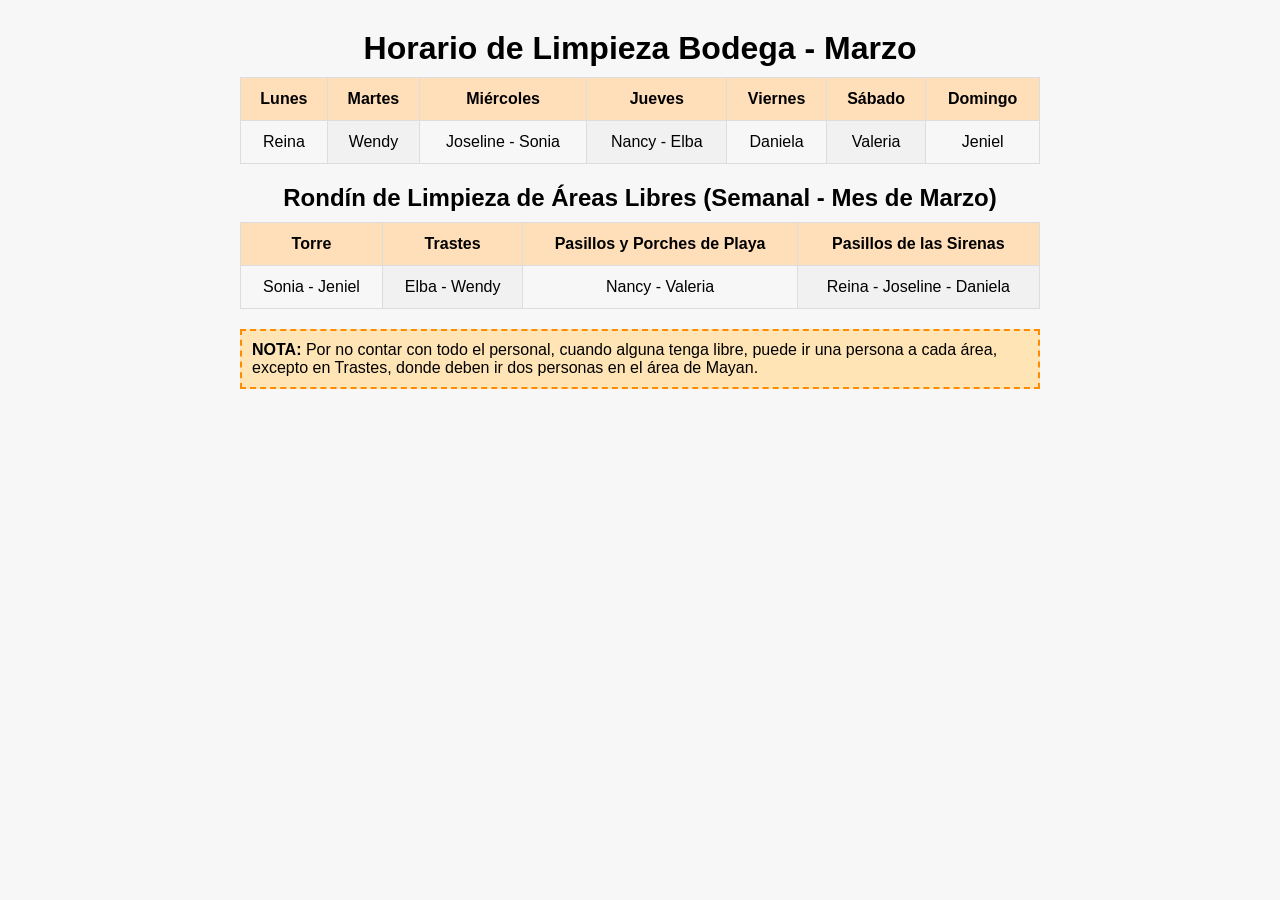
==== index.html @ ffbcebc6 "Rename B.html to index.html" ====
<!DOCTYPE html>
<html lang="es">
<head>
    <meta charset="UTF-8">
    <meta name="viewport" content="width=device-width, initial-scale=1.0">
    <title>Horario de Limpieza Bodega - Marzo</title>
    <style>
        body {
            font-family: Arial, sans-serif;
            background-color: #f7f7f7;
            margin: 0;
            padding: 20px;
        }
        h1, h2, h3 {
            text-align: center;
            margin: 10px 0;
        }
        .container {
            max-width: 800px;
            margin: 0 auto;
        }
        table {
            width: 100%;
            border-collapse: collapse;
            margin-bottom: 20px;
        }
        th, td {
            padding: 12px;
            text-align: center;
            border: 1px solid #ddd;
        }
        th {
            background-color: #ffdfba;
        }
        td:nth-child(even) {
            background-color: #f1f1f1;
        }
        .note {
            background-color: #ffe4b5;
            padding: 10px;
            margin: 20px auto;
            border: 2px dashed #ff8c00;
        }
    </style>
</head>
<body>
    <div class="container">
        <h1>Horario de Limpieza Bodega - Marzo</h1>
        <table>
            <tr>
                <th>Lunes</th>
                <th>Martes</th>
                <th>Miércoles</th>
                <th>Jueves</th>
                <th>Viernes</th>
                <th>Sábado</th>
                <th>Domingo</th>
            </tr>
            <tr>
                <td>Reina</td>
                <td>Wendy</td>
                <td>Joseline - Sonia</td>
                <td>Nancy - Elba</td>
                <td>Daniela</td>
                <td>Valeria</td>
                <td>Jeniel</td>
            </tr>
        </table>
        <h2>Rondín de Limpieza de Áreas Libres (Semanal - Mes de Marzo)</h2>
        <table>
            <tr>
                <th>Torre</th>
                <th>Trastes</th>
                <th>Pasillos y Porches de Playa</th>
                <th>Pasillos de las Sirenas</th>
            </tr>
            <tr>
                <td>Sonia - Jeniel</td>
                <td>Elba - Wendy</td>
                <td>Nancy - Valeria</td>
                <td>Reina - Joseline - Daniela</td>
            </tr>
        </table>
        <div class="note">
            <strong>NOTA:</strong> Por no contar con todo el personal, cuando alguna tenga libre, puede ir una persona a cada área, excepto en Trastes, donde deben ir dos personas en el área de Mayan.
        </div>
    </div>
</body>
</html>
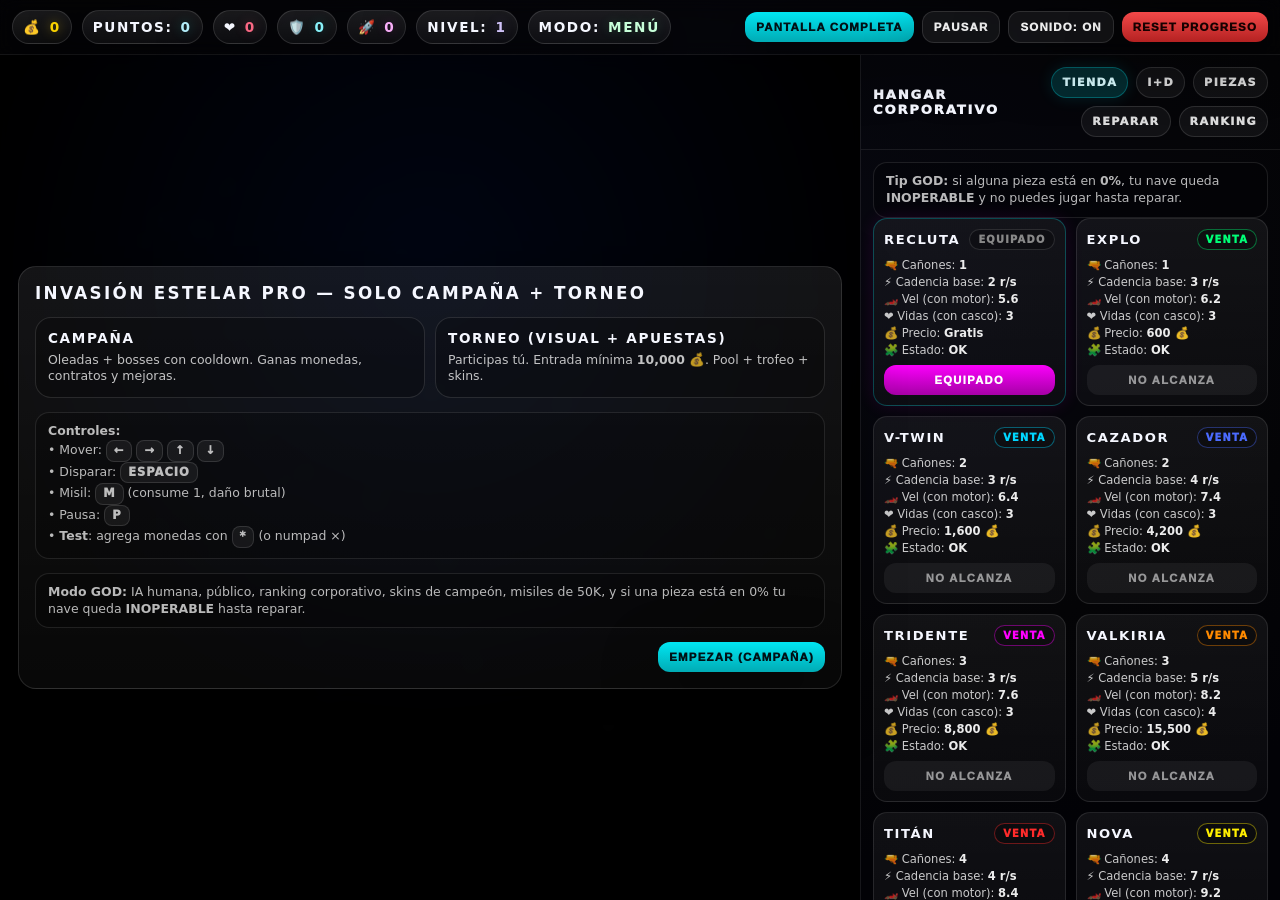
==== commit d9f6c113: "Add files via upload" ====
--- a/index.html
+++ b/index.html
@@ -1,89 +1,233 @@
 <!DOCTYPE html>
 <html lang="es">
 <head>
-    <meta charset="UTF-8">
-    <meta name="viewport" content="width=device-width, initial-scale=1.0">
-    <title>Horario de Limpieza Bodega - Marzo</title>
-    <style>
-        body {
-            font-family: Arial, sans-serif;
-            background-color: #f7f7f7;
-            margin: 0;
-            padding: 20px;
-        }
-        h1, h2, h3 {
-            text-align: center;
-            margin: 10px 0;
-        }
-        .container {
-            max-width: 800px;
-            margin: 0 auto;
-        }
-        table {
-            width: 100%;
-            border-collapse: collapse;
-            margin-bottom: 20px;
-        }
-        th, td {
-            padding: 12px;
-            text-align: center;
-            border: 1px solid #ddd;
-        }
-        th {
-            background-color: #ffdfba;
-        }
-        td:nth-child(even) {
-            background-color: #f1f1f1;
-        }
-        .note {
-            background-color: #ffe4b5;
-            padding: 10px;
-            margin: 20px auto;
-            border: 2px dashed #ff8c00;
-        }
-    </style>
+  <meta charset="UTF-8" />
+  <meta name="viewport" content="width=device-width,initial-scale=1.0" />
+  <title>Invasión Estelar PRO — Campaña + Torneo</title>
+  <link rel="stylesheet" href="./styles_updated.css" />
 </head>
+
 <body>
-    <div class="container">
-        <h1>Horario de Limpieza Bodega - Marzo</h1>
-        <table>
-            <tr>
-                <th>Lunes</th>
-                <th>Martes</th>
-                <th>Miércoles</th>
-                <th>Jueves</th>
-                <th>Viernes</th>
-                <th>Sábado</th>
-                <th>Domingo</th>
-            </tr>
-            <tr>
-                <td>Reina</td>
-                <td>Wendy</td>
-                <td>Joseline - Sonia</td>
-                <td>Nancy - Elba</td>
-                <td>Daniela</td>
-                <td>Valeria</td>
-                <td>Jeniel</td>
-            </tr>
-        </table>
-        <h2>Rondín de Limpieza de Áreas Libres (Semanal - Mes de Marzo)</h2>
-        <table>
-            <tr>
-                <th>Torre</th>
-                <th>Trastes</th>
-                <th>Pasillos y Porches de Playa</th>
-                <th>Pasillos de las Sirenas</th>
-            </tr>
-            <tr>
-                <td>Sonia - Jeniel</td>
-                <td>Elba - Wendy</td>
-                <td>Nancy - Valeria</td>
-                <td>Reina - Joseline - Daniela</td>
-            </tr>
-        </table>
-        <div class="note">
-            <strong>NOTA:</strong> Por no contar con todo el personal, cuando alguna tenga libre, puede ir una persona a cada área, excepto en Trastes, donde deben ir dos personas en el área de Mayan.
-        </div>
+  <div class="hud">
+    <div class="stats">
+      <div class="pill">💰 <b id="coins">0</b></div>
+      <div class="pill">Puntos: <b id="score">0</b></div>
+      <div class="pill">❤️ <b id="lives">0</b></div>
+      <div class="pill">🛡️ <b id="shields">0</b></div>
+      <div class="pill">🚀 <b id="missiles">0</b></div>
+      <div class="pill">Nivel: <b id="level">1</b></div>
+      <div class="pill">Modo: <b id="modeTxt">MENÚ</b></div>
     </div>
+
+    <div class="controls">
+      <button class="btn primary" id="btnFullscreen">Pantalla completa</button>
+      <button class="btn" id="btnPause">Pausar</button>
+      <button class="btn" id="btnSound">Sonido: ON</button>
+      <button class="btn danger" id="btnReset">Reset progreso</button>
+    </div>
+  </div>
+
+  <div class="main">
+    <div class="stage">
+      <canvas id="game"></canvas>
+      <div class="toast" id="toast"></div>
+      <div class="touch" id="touchControls" aria-hidden="true">
+        <div class="joy" id="joyBase">
+          <div class="joy-knob" id="joyKnob"></div>
+        </div>
+        <div class="touchBtns">
+          <button class="tbtn fire" id="btnFire">Disparar</button>
+          <button class="tbtn missile" id="btnMissile">Misil</button>
+          <button class="tbtn pause" id="btnPauseTouch">Pausa</button>
+        </div>
+      </div>
+
+      <div class="overlay" id="menu">
+        <div class="card">
+          <h1>Invasión Estelar PRO — Solo Campaña + Torneo</h1>
+
+          <div class="grid">
+            <div class="mode" data-mode="campaign">
+              <h3>Campaña</h3>
+              <p>Oleadas + bosses con cooldown. Ganas monedas, contratos y mejoras.</p>
+            </div>
+            <div class="mode" data-mode="tournament">
+              <h3>Torneo (visual + apuestas)</h3>
+              <p>Participas tú. Entrada mínima <b>10,000</b> 💰. Pool + trofeo + skins.</p>
+            </div>
+          </div>
+
+          <div class="small">
+            <b>Controles:</b><br>
+            • Mover: <span class="kbd">←</span> <span class="kbd">→</span> <span class="kbd">↑</span> <span class="kbd">↓</span><br>
+            • Disparar: <span class="kbd">ESPACIO</span><br>
+            • Misil: <span class="kbd">M</span> (consume 1, daño brutal)<br>
+            • Pausa: <span class="kbd">P</span><br>
+            • <b>Test</b>: agrega monedas con <span class="kbd">*</span> (o numpad ×)
+          </div>
+
+          <div class="small">
+            <b>Modo GOD:</b> IA humana, público, ranking corporativo, skins de campeón, misiles de 50K, y si una pieza está en 0% tu nave queda <b>INOPERABLE</b> hasta reparar.
+          </div>
+
+          <div style="display:flex; gap:10px; justify-content:flex-end; flex-wrap:wrap;">
+            <button class="btn primary" id="btnStartDefault">Empezar (Campaña)</button>
+          </div>
+        </div>
+      </div>
+    </div>
+
+    <aside class="side">
+      <header>
+        <div style="font-weight:1000;letter-spacing:.14em;text-transform:uppercase;font-size:.82rem;">Hangar corporativo</div>
+        <div class="tabs">
+          <div class="tab active" id="tabShop">Tienda</div>
+          <div class="tab" id="tabUpg">I+D</div>
+          <div class="tab" id="tabParts">Piezas</div>
+          <div class="tab" id="tabRepair">Reparar</div>
+          <div class="tab" id="tabRank">Ranking</div>
+        </div>
+      </header>
+
+      <div class="content">
+        <div id="viewShop">
+          <div class="small">
+            <b>Tip GOD:</b> si alguna pieza está en <b>0%</b>, tu nave queda <b>INOPERABLE</b> y no puedes jugar hasta reparar.
+          </div>
+
+          <div class="shop-grid" id="shopShips"></div>
+
+          <div class="item">
+            <h4>🛡️ Escudos (consumible) <span class="badge" id="shieldCountBadge">0</span></h4>
+            <p>Bloquea 1 golpe. Se guarda.</p>
+            <div class="row">
+              <button class="buy2" id="buyShield1">Comprar x1 (250 💰)</button>
+              <button class="buy2" id="buyShield5">Comprar x5 (1100 💰)</button>
+            </div>
+          </div>
+
+          <div class="item">
+            <h4>🚀 Misiles Corporativos <span class="badge" id="missileCountBadge">0</span></h4>
+            <p>Daño masivo + explosión con fragmentos. Se dispara con <b>M</b>.</p>
+            <div class="row">
+              <button class="buy2" id="buyMissile1">Comprar x1 (50,000 💰)</button>
+              <button class="buy2" id="buyMissile3">Comprar x3 (145,000 💰)</button>
+            </div>
+            <div class="tiny">En torneo, un misil bien puesto = KO casi seguro 😈</div>
+          </div>
+        </div>
+
+        <div id="viewUpg" style="display:none">
+          <div class="small"><b>I+D permanente</b> (guardado): afecta a todas las naves.</div>
+
+          <div class="item">
+            <h4>⚡ Cadencia <span class="badge" id="uRate">Lv 0</span></h4>
+            <p>Disparas más rápido (reduce cooldown base).</p>
+            <div class="row"><button class="buy2" id="uRateBtn">Comprar</button></div>
+          </div>
+
+          <div class="item">
+            <h4>💥 Daño <span class="badge" id="uDmg">Lv 0</span></h4>
+            <p>Las balas pegan más (daño base).</p>
+            <div class="row"><button class="buy2" id="uDmgBtn">Comprar</button></div>
+          </div>
+
+          <div class="item">
+            <h4>🧲 Imán <span class="badge" id="uMag">Lv 0</span></h4>
+            <p>Atrae monedas cercanas.</p>
+            <div class="row"><button class="buy2" id="uMagBtn">Comprar</button></div>
+          </div>
+
+          <div class="item">
+            <h4>🛡️ Bloqueo inteligente <span class="badge" id="uBlock">Lv 0</span></h4>
+            <p>Chance de bloquear sin gastar escudo (tiene cooldown).</p>
+            <div class="row"><button class="buy2" id="uBlockBtn">Comprar</button></div>
+          </div>
+          <div class="item">
+            <h4>🔦 Tecnología Laser <span class="badge" id="uLaser">Lv 0</span></h4>
+            <p>Convierte tus disparos en “laser-bolts”: más rápidos, más daño y rastro luminoso (se nota brutal).</p>
+            <div class="row"><button class="buy2" id="uLaserBtn">Comprar</button></div>
+          </div>
+
+        </div>
+
+        <div id="viewParts" style="display:none">
+          <div class="small">
+            <b>Piezas y custom:</b> compra y equipa por categoría. Si se rompen, se nota.
+          </div>
+
+          <div class="item">
+            <h4>🎨 Color / Skin <span class="badge" id="paintBadge">—</span></h4>
+            <p>Cosmético, pero se ve brutal 😎. Si ganas torneos desbloqueas skins.</p>
+            <div class="row">
+              <input id="paintColor" type="color" />
+              <button class="buy2" id="savePaint">Guardar</button>
+            </div>
+            <div class="tiny" id="skinsTxt">Skins: —</div>
+          </div>
+
+          <div class="item">
+            <h4>⚙️ Catálogo de piezas <span class="badge" id="partsModeBadge">Motor</span></h4>
+            <div class="row">
+              <button id="partsMotor">Motor</button>
+              <button id="partsWeapon">Arma</button>
+              <button id="partsHull">Casco</button>
+              <button id="partsShield">Escudo</button>
+            </div>
+            <div class="tiny">Compra piezas y luego “Equipar”. Cada nave tiene su loadout.</div>
+          </div>
+
+          <div class="shop-grid" id="shopParts"></div>
+
+          <div class="item">
+            <h4>📃 Contratos (campaña) <span class="badge" id="contractsBadge">0/3</span></h4>
+            <p id="contractsTxt" class="tiny">—</p>
+          </div>
+        </div>
+
+        <div id="viewRepair" style="display:none">
+          <div class="small">
+            <b>Reparaciones GOD:</b> ahora son más caras. Si algo llega a 0% tu nave queda <b>INOPERABLE</b>.
+          </div>
+
+          <div class="item">
+            <h4>Estado de piezas <span class="badge" id="durBadge">—</span></h4>
+            <div class="tiny" id="durTxt">—</div>
+            <div class="hr"></div>
+            <div class="row">
+              <button class="buy2" id="repair25">Reparar 25%</button>
+              <button class="buy2" id="repair100">Reparar 100%</button>
+            </div>
+            <div class="tiny" id="repairCostTxt">Costo: —</div>
+          </div>
+
+          <div class="item">
+            <h4>⚠️ Penalizaciones (si roto)</h4>
+            <p class="tiny">
+              • Motor roto: -35% velocidad<br>
+              • Arma rota: +60% cooldown y -30% daño<br>
+              • Escudo roto: baja el bloqueo y consume escudos “peor”<br>
+              • Casco roto: recibes +1 daño al chocar y golpes pegan más duro
+            </p>
+          </div>
+        </div>
+
+        <div id="viewRank" style="display:none">
+          <div class="small"><b>Ranking corporativo (local)</b>: campeones y ganancias del torneo.</div>
+          <div class="item">
+            <h4>🏆 Top campeones <span class="badge" id="rankBadge">—</span></h4>
+            <div class="tiny" id="rankTxt">—</div>
+          </div>
+          <div class="item">
+            <h4>🎖️ Logros</h4>
+            <div class="tiny" id="achTxt">—</div>
+          </div>
+        </div>
+
+      </div>
+    </aside>
+  </div>
+
+  <script src="./game_updated.js"></script>
 </body>
-</html>
+</html>
--- a/styles_updated.css
+++ b/styles_updated.css
@@ -0,0 +1,213 @@
+:root{
+  --bg:#050508; --cyan:#00f2ff; --magenta:#ff00ff; --gold:#ffd700;
+  --panel:rgba(255,255,255,.06); --stroke:rgba(255,255,255,.12);
+  --text:#f5f7ff; --muted:#aab3d6; --shadow: 0 18px 60px rgba(0,0,0,.45);
+}
+*{box-sizing:border-box}
+body{
+  margin:0; height:100vh; overflow:hidden;
+  background: radial-gradient(1200px 700px at 50% 30%, #0a0b18 0%, var(--bg) 60%, #020208 100%);
+  color:var(--text);
+  font-family: system-ui, -apple-system, Segoe UI, Roboto, Arial, sans-serif;
+  display:flex; flex-direction:column;
+}
+.hud{
+  display:flex; flex-wrap:wrap; gap:10px; justify-content:space-between; align-items:center;
+  padding:10px 12px; background: rgba(0,0,0,.35);
+  border-bottom:1px solid rgba(255,255,255,.08); backdrop-filter: blur(8px);
+}
+.stats{ display:flex; flex-wrap:wrap; gap:10px; align-items:center; font-weight:900; letter-spacing:.12em; text-transform:uppercase; font-size:.85rem; }
+.pill{
+  display:flex; align-items:center; gap:8px; padding:8px 10px;
+  background: linear-gradient(180deg, rgba(255,255,255,.09), rgba(255,255,255,.04));
+  border:1px solid var(--stroke); border-radius:999px; box-shadow: var(--shadow);
+}
+#coins{ color:var(--gold); text-shadow: 0 0 12px rgba(255,215,0,.45); }
+#score{ color:#b8f3ff; text-shadow: 0 0 12px rgba(0,242,255,.25); }
+#lives{ color:#ff6b87; text-shadow: 0 0 12px rgba(255,100,130,.25); }
+#level{ color:#d6c8ff; text-shadow: 0 0 12px rgba(160,120,255,.25); }
+#modeTxt{ color:#c7ffd9; text-shadow: 0 0 12px rgba(80,255,160,.18); }
+#shields{ color:#8bf7ff; text-shadow: 0 0 12px rgba(0,242,255,.2); }
+#missiles{ color:#ffb3ff; text-shadow: 0 0 12px rgba(255,0,255,.18); }
+
+.controls{ display:flex; gap:8px; flex-wrap:wrap; align-items:center; }
+.btn{
+  cursor:pointer; border:none; outline:none; padding:9px 11px; border-radius:12px;
+  font-weight:1000; letter-spacing:.10em; text-transform:uppercase; font-size:.72rem;
+  box-shadow: var(--shadow); transition:.15s transform,.15s opacity,.15s filter;
+  user-select:none; color:rgba(255,255,255,.92);
+  background: rgba(255,255,255,.06); border:1px solid rgba(255,255,255,.12);
+}
+.btn:active{ transform: scale(.98); }
+.btn.primary{ background: linear-gradient(180deg, rgba(0,242,255,.95), rgba(0,180,190,.95)); color:#001015; border:none; }
+.btn.danger{ background: linear-gradient(180deg, rgba(255,77,77,.95), rgba(190,35,35,.95)); color:#160000; border:none; }
+.btn.gold{ background: linear-gradient(180deg, rgba(255,215,0,.98), rgba(220,180,0,.98)); color:#150f00; border:none; }
+
+.main{ flex:1; display:grid; grid-template-columns: 1fr 420px; min-height:0; }
+@media (max-width: 1020px){ .main{ grid-template-columns: 1fr; } .side{ display:none; } }
+
+.stage{ position:relative; min-height:0; }
+canvas{
+  display:block; width:100%; height:100%;
+  background:
+    radial-gradient(circle at 50% 25%, rgba(0, 20, 70, 0.9) 0%, rgba(0, 0, 0, 1) 62%),
+    radial-gradient(circle at 20% 85%, rgba(60, 0, 80, 0.35) 0%, rgba(0,0,0,0) 55%);
+  cursor: crosshair;
+}
+
+.overlay{ position:absolute; inset:0; display:flex; align-items:center; justify-content:center; padding:18px;
+  background: rgba(0,0,0,.72); backdrop-filter: blur(8px); }
+.card{
+  width:min(860px, 96vw); border-radius: 18px;
+  background: linear-gradient(180deg, rgba(255,255,255,.08), rgba(255,255,255,.03));
+  border:1px solid rgba(255,255,255,.12); box-shadow: var(--shadow); padding:16px; display:grid; gap:14px;
+}
+.card h1{ margin:0; letter-spacing:.14em; text-transform:uppercase; font-size:1.05rem; }
+.grid{ display:grid; grid-template-columns: repeat(2, 1fr); gap:10px; }
+.mode{
+  padding:12px; border-radius: 16px; border:1px solid rgba(255,255,255,.12);
+  background: rgba(0,0,0,.25); cursor:pointer; transition:.15s transform,.15s border-color; user-select:none;
+}
+.mode:hover{ transform: translateY(-1px); border-color: rgba(0,242,255,.28); }
+.mode h3{ margin:0 0 6px 0; font-size:.85rem; letter-spacing:.12em; text-transform:uppercase; }
+.mode p{ margin:0; color:rgba(255,255,255,.75); font-size:.78rem; line-height:1.35; }
+.small{
+  color:rgba(255,255,255,.72); font-size:.78rem; line-height:1.35;
+  border:1px solid rgba(255,255,255,.10); border-radius:14px; padding:10px 12px; background: rgba(0,0,0,.22);
+}
+.kbd{
+  display:inline-block; padding:2px 7px; border-radius:8px; border:1px solid rgba(255,255,255,.12);
+  background: rgba(255,255,255,.06); font-weight:1000; letter-spacing:.08em; font-size:.72rem;
+}
+
+.side{ border-left:1px solid rgba(255,255,255,.08); background: rgba(0,0,0,.25); min-height:0; display:flex; flex-direction:column; }
+.side header{ padding:12px; border-bottom:1px solid rgba(255,255,255,.08); display:flex; align-items:center; justify-content:space-between; gap:10px; }
+.tabs{ display:flex; gap:8px; flex-wrap:wrap; justify-content:flex-end; }
+.tab{
+  padding:8px 10px; border-radius:999px; font-weight:1000; font-size:.70rem; letter-spacing:.12em; text-transform:uppercase;
+  cursor:pointer; border:1px solid rgba(255,255,255,.12); background: rgba(255,255,255,.05); color:rgba(255,255,255,.85);
+  user-select:none;
+}
+.tab.active{ background: rgba(0,242,255,.16); border-color: rgba(0,242,255,.28); color:#d9fbff; box-shadow: 0 0 16px rgba(0,242,255,.12); }
+.side .content{ padding:12px; overflow:auto; display:grid; gap:12px; }
+
+.shop-grid{ display:grid; grid-template-columns: repeat(2, 1fr); gap:10px; }
+.card2{
+  background: linear-gradient(180deg, rgba(255,255,255,.06), rgba(255,255,255,.03));
+  border:1px solid rgba(255,255,255,.10); border-radius: 14px; padding:10px; display:grid; gap:8px;
+}
+.card2.selected{ border-color: rgba(255,0,255,.40); box-shadow: 0 0 18px rgba(255,0,255,.10); }
+.card2.owned{ border-color: rgba(0,242,255,.26); }
+.head2{ display:flex; justify-content:space-between; align-items:center; gap:8px; }
+.head2 h4{ margin:0; font-size:.82rem; letter-spacing:.12em; text-transform:uppercase; }
+.badge{
+  font-size:.62rem; font-weight:1000; letter-spacing:.12em; text-transform:uppercase;
+  padding:4px 8px; border-radius:999px; border:1px solid rgba(255,255,255,.12);
+  background: rgba(0,0,0,.22); color: rgba(255,255,255,.85); white-space:nowrap;
+}
+.meta{ display:grid; gap:3px; font-size:.72rem; color:rgba(255,255,255,.78); }
+.meta b{ color:rgba(255,255,255,.92); }
+.card2 button{
+  width:100%; cursor:pointer; border:none; border-radius:12px; padding:9px 10px;
+  font-weight:1000; letter-spacing:.12em; text-transform:uppercase; font-size:.70rem;
+}
+.buy{ background: linear-gradient(180deg, rgba(255,215,0,.98), rgba(220,180,0,.98)); color:#150f00; }
+.use{ background: linear-gradient(180deg, rgba(0,242,255,.98), rgba(0,180,190,.98)); color:#001015; }
+.eq{ background: linear-gradient(180deg, rgba(255,0,255,.98), rgba(170,0,170,.98)); color:#fff; cursor:not-allowed; }
+.disabled{ background: rgba(255,255,255,.06); border:1px solid rgba(255,255,255,.10); color: rgba(255,255,255,.55); cursor:not-allowed; }
+
+.item{ padding:10px; border-radius:14px; border:1px solid rgba(255,255,255,.10); background: rgba(0,0,0,.20); display:grid; gap:8px; }
+.item h4{ margin:0; font-size:.82rem; letter-spacing:.12em; text-transform:uppercase; display:flex; justify-content:space-between; align-items:center; gap:8px; }
+.item p{ margin:0; color:rgba(255,255,255,.74); font-size:.74rem; line-height:1.35; }
+.row{ display:flex; gap:8px; flex-wrap:wrap; }
+.row button, .row input{
+  flex:1; min-width:120px;
+  border:none; border-radius:12px; padding:10px; font-weight:1000; letter-spacing:.12em; text-transform:uppercase; font-size:.70rem;
+  cursor:pointer; background: rgba(255,255,255,.06); border:1px solid rgba(255,255,255,.12); color:rgba(255,255,255,.92);
+}
+.row button.buy2{ background: linear-gradient(180deg, rgba(255,215,0,.98), rgba(220,180,0,.98)); color:#150f00; border:none; }
+.row button:disabled{ opacity:.55; cursor:not-allowed; }
+.toast{
+  position:absolute; left:12px; bottom:12px;
+  padding:10px 12px; border-radius:14px;
+  background: rgba(0,0,0,.55); border:1px solid rgba(255,255,255,.12);
+  backdrop-filter: blur(8px);
+  font-weight:900; letter-spacing:.08em; text-transform:uppercase; font-size:.72rem;
+  max-width:min(520px, calc(100vw - 24px));
+  display:none;
+  white-space:pre-line;
+}
+.tiny{ font-size:.70rem; color:rgba(255,255,255,.72); line-height:1.3; }
+.hr{ height:1px; background:rgba(255,255,255,.10); margin:6px 0; }
+
+/* ===== Mobile layout + Touch controls ===== */
+.touch{
+  position:absolute;
+  inset:0;
+  pointer-events:none;
+  display:none;
+}
+.touch .joy{
+  position:absolute;
+  left:14px;
+  bottom:14px;
+  width:132px;
+  height:132px;
+  border-radius:999px;
+  border:1px solid rgba(255,255,255,.18);
+  background: rgba(0,0,0,.35);
+  backdrop-filter: blur(8px);
+  pointer-events:auto;
+  touch-action:none;
+}
+.touch .joy-knob{
+  position:absolute;
+  left:50%;
+  top:50%;
+  width:62px;
+  height:62px;
+  transform: translate(-50%,-50%);
+  border-radius:999px;
+  border:1px solid rgba(255,255,255,.20);
+  background: rgba(255,255,255,.10);
+  box-shadow: var(--shadow);
+}
+.touch .touchBtns{
+  position:absolute;
+  right:14px;
+  bottom:14px;
+  display:flex;
+  flex-direction:column;
+  gap:10px;
+  pointer-events:auto;
+}
+.tbtn{
+  border:none;
+  border-radius:16px;
+  padding:14px 16px;
+  font-weight:1000;
+  letter-spacing:.10em;
+  text-transform:uppercase;
+  font-size:.78rem;
+  box-shadow: var(--shadow);
+  border:1px solid rgba(255,255,255,.14);
+  background: rgba(255,255,255,.06);
+  color:rgba(255,255,255,.92);
+  touch-action:none;
+}
+.tbtn.fire{ background: linear-gradient(180deg, rgba(0,242,255,.95), rgba(0,180,190,.95)); color:#001015; border:none; }
+.tbtn.missile{ background: linear-gradient(180deg, rgba(255,0,255,.95), rgba(170,0,170,.95)); color:#fff; border:none; }
+.tbtn.pause{ background: rgba(255,255,255,.08); }
+
+@media (max-width: 980px){
+  body{ height:100dvh; }
+  .main{ display:flex; flex-direction:column; min-height:0; }
+  .stage{ flex: 1 1 auto; min-height: 52dvh; }
+  .side{ border-left:none; border-top:1px solid rgba(255,255,255,.08); width:100%; max-height: 44dvh; }
+  .grid{ grid-template-columns: 1fr; }
+  .shop-grid{ grid-template-columns: 1fr; }
+}
+
+@media (pointer: coarse){
+  .touch{ display:block; }
+}
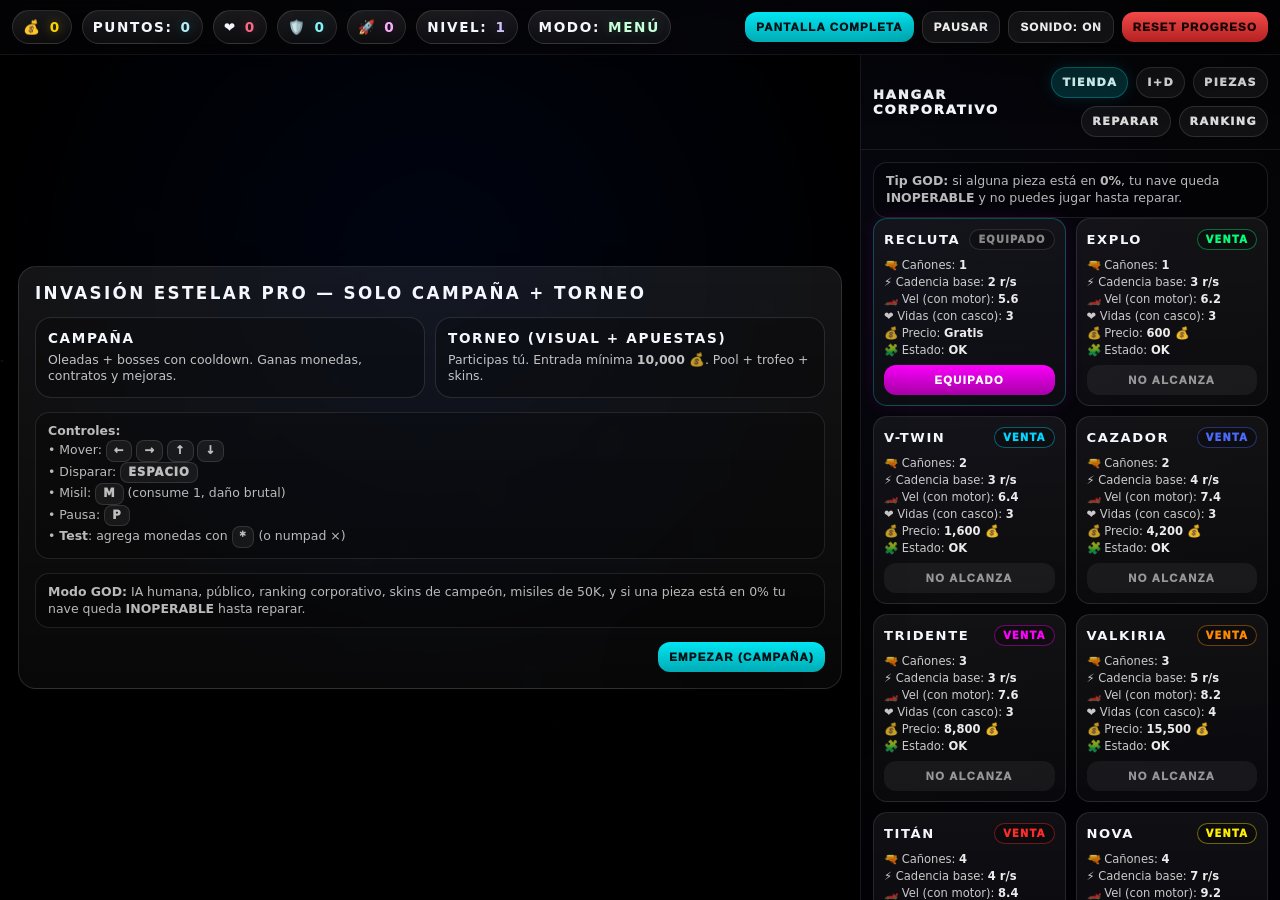
==== commit a80ac812: "Add shop button to controls in index.html" ====
--- a/index.html
+++ b/index.html
@@ -21,6 +21,7 @@
 
     <div class="controls">
       <button class="btn primary" id="btnFullscreen">Pantalla completa</button>
+      <button class="btn gold" id="btnShopMobile">Tienda</button>
       <button class="btn" id="btnPause">Pausar</button>
       <button class="btn" id="btnSound">Sonido: ON</button>
       <button class="btn danger" id="btnReset">Reset progreso</button>
@@ -230,4 +231,4 @@
 
   <script src="./game_updated.js"></script>
 </body>
-</html>+</html>
--- a/styles_updated.css
+++ b/styles_updated.css
@@ -211,3 +211,97 @@
 @media (pointer: coarse){
   .touch{ display:block; }
 }
+/* =========================
+   FULLSCREEN + MOBILE PRO
+   ========================= */
+
+/* Mejor viewport en móviles modernos */
+html, body{
+  height: 100%;
+}
+
+/* En móvil: el juego ocupa TODA la pantalla y HUD flota encima */
+@media (max-width: 1020px){
+
+  body{
+    height: 100dvh;
+    overflow: hidden;
+  }
+
+  /* HUD flotante arriba */
+  .hud{
+    position: fixed;
+    top: 0;
+    left: 0;
+    right: 0;
+    z-index: 50;
+
+    padding-top: calc(10px + env(safe-area-inset-top));
+  }
+
+  /* El juego ocupa toda la pantalla */
+  .main{
+    position: fixed;
+    inset: 0;
+    z-index: 1;
+    grid-template-columns: 1fr !important;
+  }
+
+  .stage{
+    height: 100dvh;
+  }
+
+  canvas{
+    width: 100vw !important;
+    height: 100dvh !important;
+    touch-action: none;
+  }
+
+  /* === TIENDA COMO APARTADO (pantalla completa) === */
+  .side{
+    display: flex !important;
+    position: fixed;
+    inset: 0;
+    z-index: 200;
+
+    border-left: none;
+    background: rgba(0,0,0,.92);
+    backdrop-filter: blur(10px);
+
+    transform: translateY(110%);
+    transition: transform .18s ease;
+  }
+
+  .side.open{
+    transform: translateY(0%);
+  }
+
+  .side header{
+    position: sticky;
+    top: 0;
+    z-index: 2;
+    background: rgba(0,0,0,.65);
+    padding-top: calc(12px + env(safe-area-inset-top));
+  }
+
+  .side .content{
+    padding-bottom: calc(18px + env(safe-area-inset-bottom));
+  }
+
+  /* Botón cerrar tienda (solo móvil) */
+  .closeShopBtn{
+    display: inline-flex !important;
+    align-items: center;
+    justify-content: center;
+    gap: 6px;
+  }
+
+  /* Botón “Tienda” en HUD (solo móvil) */
+  #btnShopMobile{
+    display: inline-flex !important;
+  }
+}
+
+/* En desktop: todo normal, ocultar botón móvil */
+#btnShopMobile{ display:none; }
+.closeShopBtn{ display:none; }
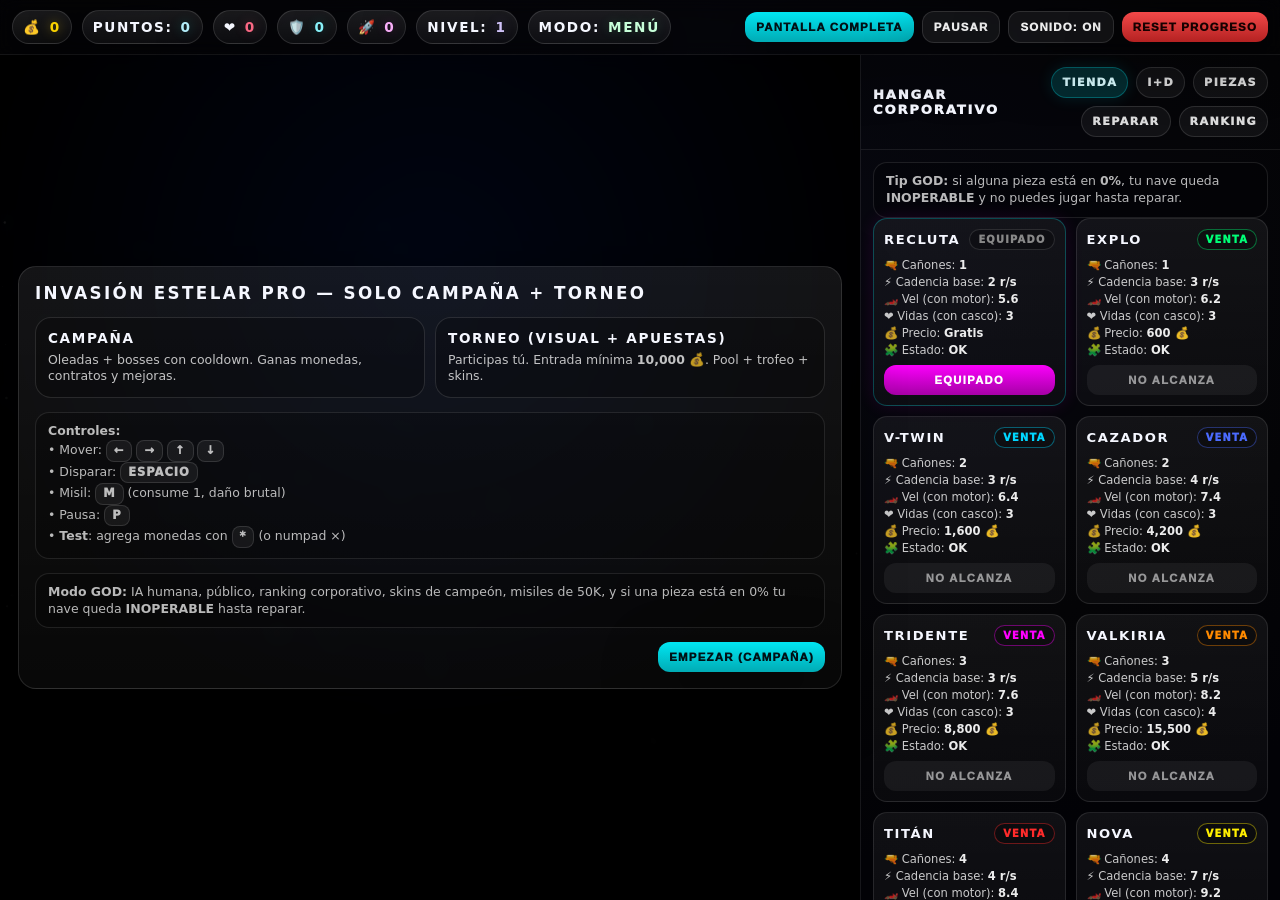
==== commit 1c8f9ef2: "Add close button to corporate hangar aside" ====
--- a/index.html
+++ b/index.html
@@ -81,6 +81,7 @@
     <aside class="side">
       <header>
         <div style="font-weight:1000;letter-spacing:.14em;text-transform:uppercase;font-size:.82rem;">Hangar corporativo</div>
+        <button class="btn closeShopBtn" id="btnCloseShop">✕ Cerrar</button>
         <div class="tabs">
           <div class="tab active" id="tabShop">Tienda</div>
           <div class="tab" id="tabUpg">I+D</div>
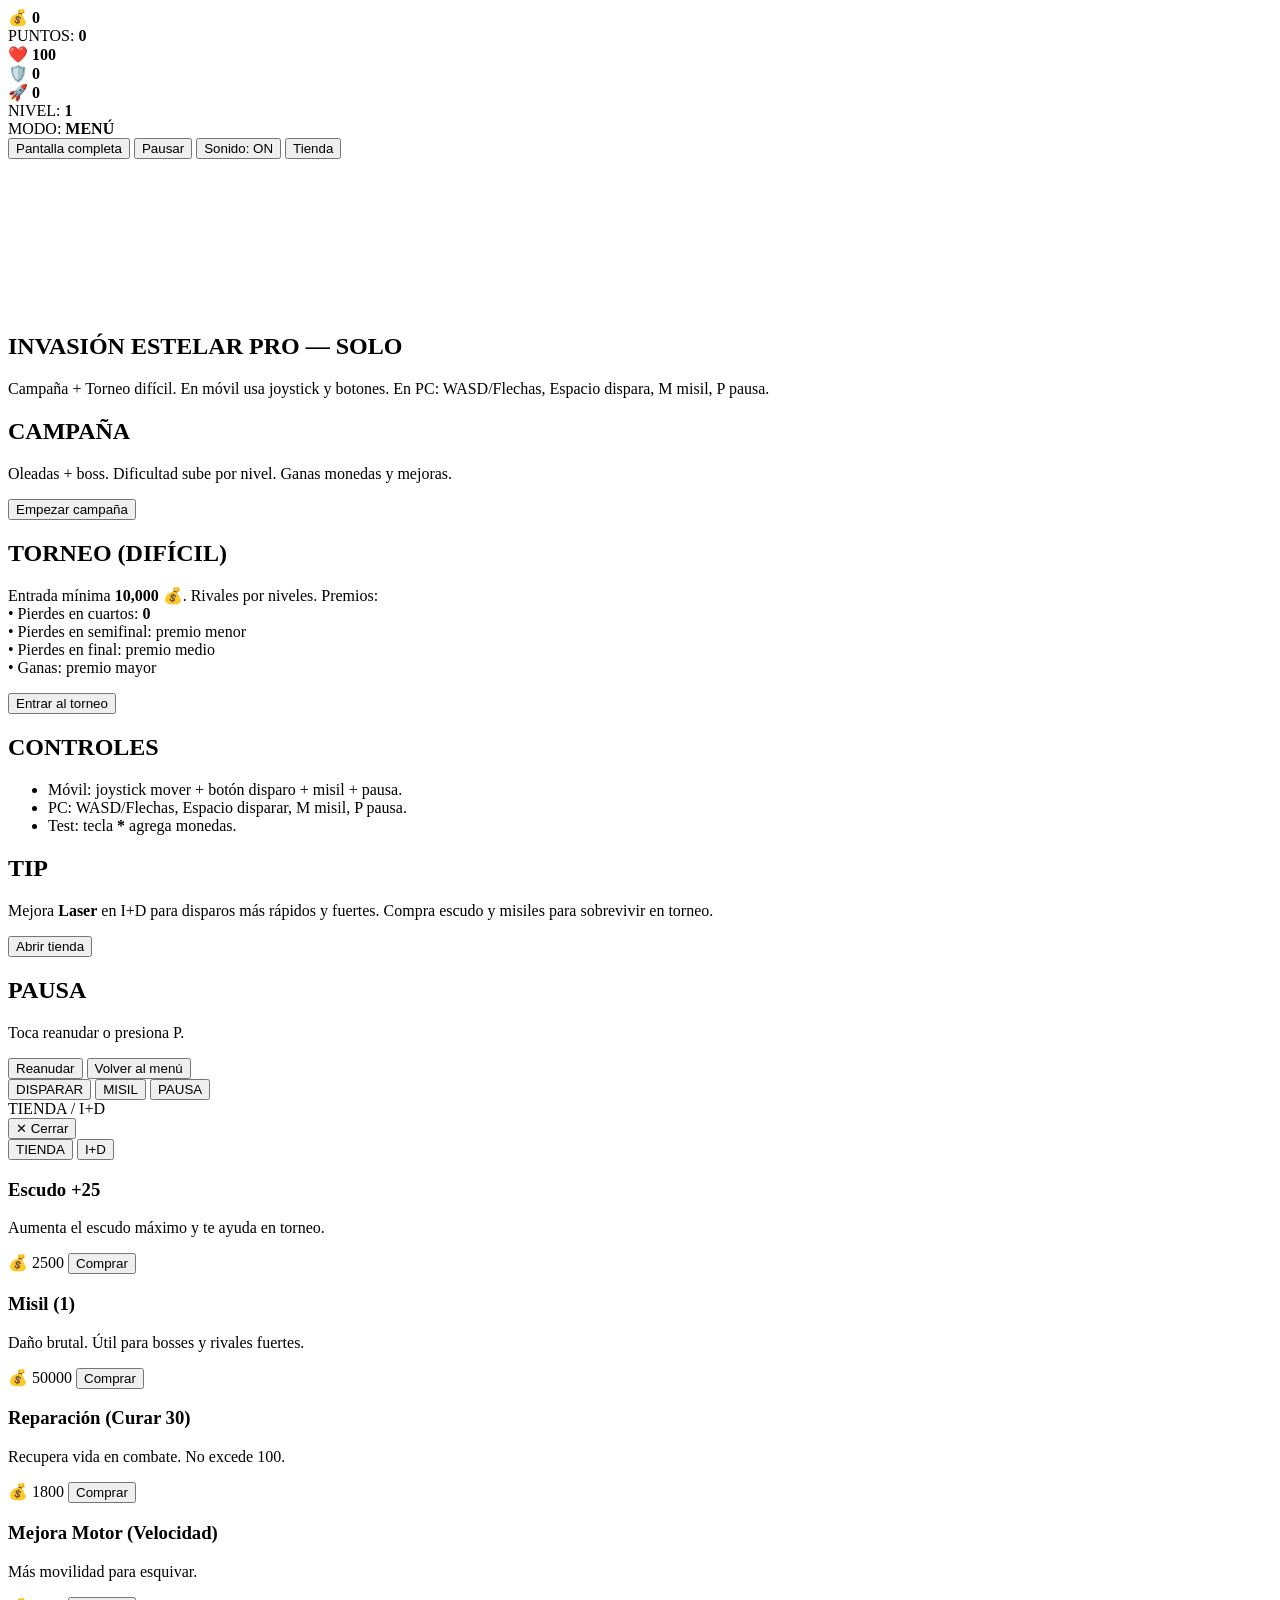
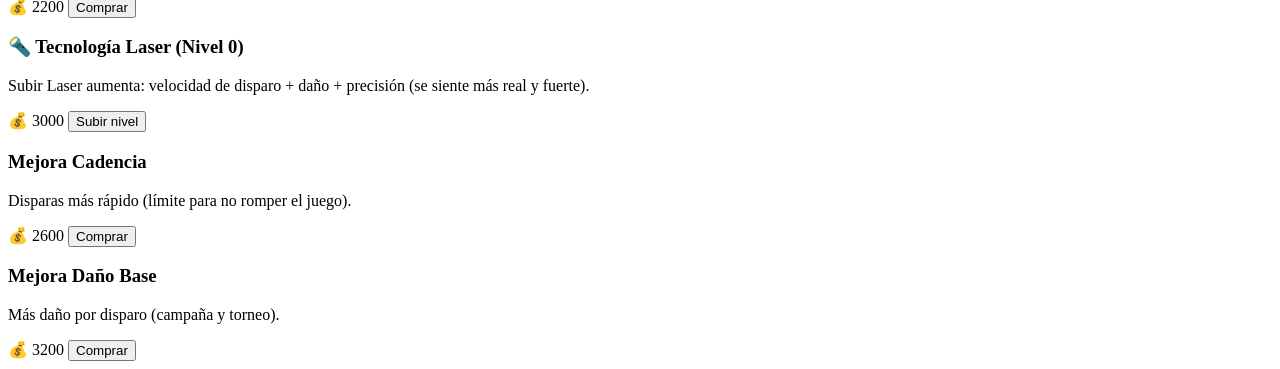
==== commit dfe8b954: "Update index.html" ====
--- a/index.html
+++ b/index.html
@@ -2,234 +2,206 @@
 <html lang="es">
 <head>
   <meta charset="UTF-8" />
-  <meta name="viewport" content="width=device-width,initial-scale=1.0" />
-  <title>Invasión Estelar PRO — Campaña + Torneo</title>
-  <link rel="stylesheet" href="./styles_updated.css" />
+  <!-- iPhone/Safari fix + notch -->
+  <meta name="viewport" content="width=device-width, initial-scale=1, viewport-fit=cover, user-scalable=no" />
+  <meta name="theme-color" content="#050508" />
+  <title>Invasión Estelar PRO — Mobile Fullscreen</title>
+  <link rel="stylesheet" href="styles.css" />
 </head>
-
 <body>
-  <div class="hud">
-    <div class="stats">
-      <div class="pill">💰 <b id="coins">0</b></div>
-      <div class="pill">Puntos: <b id="score">0</b></div>
-      <div class="pill">❤️ <b id="lives">0</b></div>
-      <div class="pill">🛡️ <b id="shields">0</b></div>
-      <div class="pill">🚀 <b id="missiles">0</b></div>
-      <div class="pill">Nivel: <b id="level">1</b></div>
-      <div class="pill">Modo: <b id="modeTxt">MENÚ</b></div>
+  <!-- HUD flotante -->
+  <header class="hud" id="hud">
+    <div class="hudRow">
+      <div class="pill"><span class="muted">💰</span> <b id="uiCoins">0</b></div>
+      <div class="pill"><span class="muted">PUNTOS:</span> <b id="uiScore">0</b></div>
+      <div class="pill"><span class="muted">❤️</span> <b id="uiHP">100</b></div>
+      <div class="pill"><span class="muted">🛡️</span> <b id="uiShield">0</b></div>
+      <div class="pill"><span class="muted">🚀</span> <b id="uiMissiles">0</b></div>
     </div>
 
-    <div class="controls">
-      <button class="btn primary" id="btnFullscreen">Pantalla completa</button>
-      <button class="btn gold" id="btnShopMobile">Tienda</button>
-      <button class="btn" id="btnPause">Pausar</button>
-      <button class="btn" id="btnSound">Sonido: ON</button>
-      <button class="btn danger" id="btnReset">Reset progreso</button>
+    <div class="hudRow">
+      <div class="pill"><span class="muted">NIVEL:</span> <b id="uiLevel">1</b></div>
+      <div class="pill"><span class="muted">MODO:</span> <b id="uiMode">MENÚ</b></div>
+
+      <div class="hudBtns">
+        <button class="btn primary" id="btnFullscreen">Pantalla completa</button>
+        <button class="btn" id="btnPause">Pausar</button>
+        <button class="btn" id="btnSound">Sonido: ON</button>
+        <button class="btn gold" id="btnShopMobile">Tienda</button>
+      </div>
     </div>
-  </div>
-
-  <div class="main">
-    <div class="stage">
+  </header>
+
+  <!-- Juego -->
+  <main class="main">
+    <section class="stage" id="stage">
       <canvas id="game"></canvas>
-      <div class="toast" id="toast"></div>
-      <div class="touch" id="touchControls" aria-hidden="true">
-        <div class="joy" id="joyBase">
-          <div class="joy-knob" id="joyKnob"></div>
-        </div>
+
+      <!-- Overlay Menú -->
+      <div class="overlay" id="menu">
+        <div class="panel">
+          <h1>INVASIÓN ESTELAR PRO — SOLO</h1>
+          <p class="muted small">
+            Campaña + Torneo difícil. En móvil usa joystick y botones. En PC: WASD/Flechas, Espacio dispara, M misil, P pausa.
+          </p>
+
+          <div class="menuGrid">
+            <div class="card">
+              <h2>CAMPAÑA</h2>
+              <p class="muted">Oleadas + boss. Dificultad sube por nivel. Ganas monedas y mejoras.</p>
+              <button class="btn big primary" id="btnStartCampaign">Empezar campaña</button>
+            </div>
+
+            <div class="card">
+              <h2>TORNEO (DIFÍCIL)</h2>
+              <p class="muted">
+                Entrada mínima <b>10,000</b> 💰. Rivales por niveles. Premios:
+                <br>• Pierdes en cuartos: <b>0</b>
+                <br>• Pierdes en semifinal: premio menor
+                <br>• Pierdes en final: premio medio
+                <br>• Ganas: premio mayor
+              </p>
+              <button class="btn big danger" id="btnStartTournament">Entrar al torneo</button>
+            </div>
+
+            <div class="card">
+              <h2>CONTROLES</h2>
+              <ul class="muted small">
+                <li>Móvil: joystick mover + botón disparo + misil + pausa.</li>
+                <li>PC: WASD/Flechas, Espacio disparar, M misil, P pausa.</li>
+                <li>Test: tecla <b>*</b> agrega monedas.</li>
+              </ul>
+            </div>
+
+            <div class="card">
+              <h2>TIP</h2>
+              <p class="muted small">
+                Mejora <b>Laser</b> en I+D para disparos más rápidos y fuertes.
+                Compra escudo y misiles para sobrevivir en torneo.
+              </p>
+              <button class="btn big" id="btnOpenShopFromMenu">Abrir tienda</button>
+            </div>
+          </div>
+        </div>
+      </div>
+
+      <!-- Overlay Pausa -->
+      <div class="overlay hidden" id="pauseOverlay">
+        <div class="panel">
+          <h1>PAUSA</h1>
+          <p class="muted">Toca reanudar o presiona P.</p>
+          <div class="row">
+            <button class="btn big primary" id="btnResume">Reanudar</button>
+            <button class="btn big" id="btnBackMenu">Volver al menú</button>
+          </div>
+        </div>
+      </div>
+
+      <!-- Controles móvil -->
+      <div class="touchUI" id="touchUI">
+        <div class="joyWrap" id="joyWrap">
+          <div class="joyBase" id="joyBase">
+            <div class="joyStick" id="joyStick"></div>
+          </div>
+        </div>
+
         <div class="touchBtns">
-          <button class="tbtn fire" id="btnFire">Disparar</button>
-          <button class="tbtn missile" id="btnMissile">Misil</button>
-          <button class="tbtn pause" id="btnPauseTouch">Pausa</button>
-        </div>
-      </div>
-
-      <div class="overlay" id="menu">
-        <div class="card">
-          <h1>Invasión Estelar PRO — Solo Campaña + Torneo</h1>
-
-          <div class="grid">
-            <div class="mode" data-mode="campaign">
-              <h3>Campaña</h3>
-              <p>Oleadas + bosses con cooldown. Ganas monedas, contratos y mejoras.</p>
-            </div>
-            <div class="mode" data-mode="tournament">
-              <h3>Torneo (visual + apuestas)</h3>
-              <p>Participas tú. Entrada mínima <b>10,000</b> 💰. Pool + trofeo + skins.</p>
-            </div>
-          </div>
-
-          <div class="small">
-            <b>Controles:</b><br>
-            • Mover: <span class="kbd">←</span> <span class="kbd">→</span> <span class="kbd">↑</span> <span class="kbd">↓</span><br>
-            • Disparar: <span class="kbd">ESPACIO</span><br>
-            • Misil: <span class="kbd">M</span> (consume 1, daño brutal)<br>
-            • Pausa: <span class="kbd">P</span><br>
-            • <b>Test</b>: agrega monedas con <span class="kbd">*</span> (o numpad ×)
-          </div>
-
-          <div class="small">
-            <b>Modo GOD:</b> IA humana, público, ranking corporativo, skins de campeón, misiles de 50K, y si una pieza está en 0% tu nave queda <b>INOPERABLE</b> hasta reparar.
-          </div>
-
-          <div style="display:flex; gap:10px; justify-content:flex-end; flex-wrap:wrap;">
-            <button class="btn primary" id="btnStartDefault">Empezar (Campaña)</button>
-          </div>
-        </div>
-      </div>
-    </div>
-
-    <aside class="side">
-      <header>
-        <div style="font-weight:1000;letter-spacing:.14em;text-transform:uppercase;font-size:.82rem;">Hangar corporativo</div>
-        <button class="btn closeShopBtn" id="btnCloseShop">✕ Cerrar</button>
-        <div class="tabs">
-          <div class="tab active" id="tabShop">Tienda</div>
-          <div class="tab" id="tabUpg">I+D</div>
-          <div class="tab" id="tabParts">Piezas</div>
-          <div class="tab" id="tabRepair">Reparar</div>
-          <div class="tab" id="tabRank">Ranking</div>
+          <button class="tbtn" id="btnShoot">DISPARAR</button>
+          <button class="tbtn gold" id="btnMissile">MISIL</button>
+          <button class="tbtn" id="btnPauseMobile">PAUSA</button>
+        </div>
+      </div>
+    </section>
+
+    <!-- Tienda (APARTADO) -->
+    <aside class="side" id="shopPanel" aria-hidden="true">
+      <header class="shopHeader">
+        <div class="shopTitle">TIENDA / I+D</div>
+        <div class="shopHeaderBtns">
+          <button class="btn" id="btnCloseShop">✕ Cerrar</button>
         </div>
       </header>
 
-      <div class="content">
-        <div id="viewShop">
-          <div class="small">
-            <b>Tip GOD:</b> si alguna pieza está en <b>0%</b>, tu nave queda <b>INOPERABLE</b> y no puedes jugar hasta reparar.
-          </div>
-
-          <div class="shop-grid" id="shopShips"></div>
-
-          <div class="item">
-            <h4>🛡️ Escudos (consumible) <span class="badge" id="shieldCountBadge">0</span></h4>
-            <p>Bloquea 1 golpe. Se guarda.</p>
-            <div class="row">
-              <button class="buy2" id="buyShield1">Comprar x1 (250 💰)</button>
-              <button class="buy2" id="buyShield5">Comprar x5 (1100 💰)</button>
-            </div>
-          </div>
-
-          <div class="item">
-            <h4>🚀 Misiles Corporativos <span class="badge" id="missileCountBadge">0</span></h4>
-            <p>Daño masivo + explosión con fragmentos. Se dispara con <b>M</b>.</p>
-            <div class="row">
-              <button class="buy2" id="buyMissile1">Comprar x1 (50,000 💰)</button>
-              <button class="buy2" id="buyMissile3">Comprar x3 (145,000 💰)</button>
-            </div>
-            <div class="tiny">En torneo, un misil bien puesto = KO casi seguro 😈</div>
-          </div>
-        </div>
-
-        <div id="viewUpg" style="display:none">
-          <div class="small"><b>I+D permanente</b> (guardado): afecta a todas las naves.</div>
-
-          <div class="item">
-            <h4>⚡ Cadencia <span class="badge" id="uRate">Lv 0</span></h4>
-            <p>Disparas más rápido (reduce cooldown base).</p>
-            <div class="row"><button class="buy2" id="uRateBtn">Comprar</button></div>
-          </div>
-
-          <div class="item">
-            <h4>💥 Daño <span class="badge" id="uDmg">Lv 0</span></h4>
-            <p>Las balas pegan más (daño base).</p>
-            <div class="row"><button class="buy2" id="uDmgBtn">Comprar</button></div>
-          </div>
-
-          <div class="item">
-            <h4>🧲 Imán <span class="badge" id="uMag">Lv 0</span></h4>
-            <p>Atrae monedas cercanas.</p>
-            <div class="row"><button class="buy2" id="uMagBtn">Comprar</button></div>
-          </div>
-
-          <div class="item">
-            <h4>🛡️ Bloqueo inteligente <span class="badge" id="uBlock">Lv 0</span></h4>
-            <p>Chance de bloquear sin gastar escudo (tiene cooldown).</p>
-            <div class="row"><button class="buy2" id="uBlockBtn">Comprar</button></div>
-          </div>
-          <div class="item">
-            <h4>🔦 Tecnología Laser <span class="badge" id="uLaser">Lv 0</span></h4>
-            <p>Convierte tus disparos en “laser-bolts”: más rápidos, más daño y rastro luminoso (se nota brutal).</p>
-            <div class="row"><button class="buy2" id="uLaserBtn">Comprar</button></div>
-          </div>
-
-        </div>
-
-        <div id="viewParts" style="display:none">
-          <div class="small">
-            <b>Piezas y custom:</b> compra y equipa por categoría. Si se rompen, se nota.
-          </div>
-
-          <div class="item">
-            <h4>🎨 Color / Skin <span class="badge" id="paintBadge">—</span></h4>
-            <p>Cosmético, pero se ve brutal 😎. Si ganas torneos desbloqueas skins.</p>
-            <div class="row">
-              <input id="paintColor" type="color" />
-              <button class="buy2" id="savePaint">Guardar</button>
-            </div>
-            <div class="tiny" id="skinsTxt">Skins: —</div>
-          </div>
-
-          <div class="item">
-            <h4>⚙️ Catálogo de piezas <span class="badge" id="partsModeBadge">Motor</span></h4>
-            <div class="row">
-              <button id="partsMotor">Motor</button>
-              <button id="partsWeapon">Arma</button>
-              <button id="partsHull">Casco</button>
-              <button id="partsShield">Escudo</button>
-            </div>
-            <div class="tiny">Compra piezas y luego “Equipar”. Cada nave tiene su loadout.</div>
-          </div>
-
-          <div class="shop-grid" id="shopParts"></div>
-
-          <div class="item">
-            <h4>📃 Contratos (campaña) <span class="badge" id="contractsBadge">0/3</span></h4>
-            <p id="contractsTxt" class="tiny">—</p>
-          </div>
-        </div>
-
-        <div id="viewRepair" style="display:none">
-          <div class="small">
-            <b>Reparaciones GOD:</b> ahora son más caras. Si algo llega a 0% tu nave queda <b>INOPERABLE</b>.
-          </div>
-
-          <div class="item">
-            <h4>Estado de piezas <span class="badge" id="durBadge">—</span></h4>
-            <div class="tiny" id="durTxt">—</div>
-            <div class="hr"></div>
-            <div class="row">
-              <button class="buy2" id="repair25">Reparar 25%</button>
-              <button class="buy2" id="repair100">Reparar 100%</button>
-            </div>
-            <div class="tiny" id="repairCostTxt">Costo: —</div>
-          </div>
-
-          <div class="item">
-            <h4>⚠️ Penalizaciones (si roto)</h4>
-            <p class="tiny">
-              • Motor roto: -35% velocidad<br>
-              • Arma rota: +60% cooldown y -30% daño<br>
-              • Escudo roto: baja el bloqueo y consume escudos “peor”<br>
-              • Casco roto: recibes +1 daño al chocar y golpes pegan más duro
+      <div class="shopTabs">
+        <button class="tab active" data-tab="store">TIENDA</button>
+        <button class="tab" data-tab="rnd">I+D</button>
+      </div>
+
+      <div class="shopBody">
+        <!-- TIENDA -->
+        <div class="shopView" id="viewStore">
+          <div class="shopCard">
+            <h3>Escudo +25</h3>
+            <p class="muted small">Aumenta el escudo máximo y te ayuda en torneo.</p>
+            <div class="buyRow">
+              <span class="price">💰 2500</span>
+              <button class="btn primary" id="buyShield">Comprar</button>
+            </div>
+          </div>
+
+          <div class="shopCard">
+            <h3>Misil (1)</h3>
+            <p class="muted small">Daño brutal. Útil para bosses y rivales fuertes.</p>
+            <div class="buyRow">
+              <span class="price">💰 50000</span>
+              <button class="btn danger" id="buyMissile">Comprar</button>
+            </div>
+          </div>
+
+          <div class="shopCard">
+            <h3>Reparación (Curar 30)</h3>
+            <p class="muted small">Recupera vida en combate. No excede 100.</p>
+            <div class="buyRow">
+              <span class="price">💰 1800</span>
+              <button class="btn" id="buyRepair">Comprar</button>
+            </div>
+          </div>
+
+          <div class="shopCard">
+            <h3>Mejora Motor (Velocidad)</h3>
+            <p class="muted small">Más movilidad para esquivar.</p>
+            <div class="buyRow">
+              <span class="price">💰 2200</span>
+              <button class="btn" id="buySpeed">Comprar</button>
+            </div>
+          </div>
+        </div>
+
+        <!-- I+D -->
+        <div class="shopView hidden" id="viewRnd">
+          <div class="shopCard">
+            <h3>🔦 Tecnología Laser (Nivel <span id="uiLaserLv">0</span>)</h3>
+            <p class="muted small">
+              Subir Laser aumenta: velocidad de disparo + daño + precisión (se siente más real y fuerte).
             </p>
-          </div>
-        </div>
-
-        <div id="viewRank" style="display:none">
-          <div class="small"><b>Ranking corporativo (local)</b>: campeones y ganancias del torneo.</div>
-          <div class="item">
-            <h4>🏆 Top campeones <span class="badge" id="rankBadge">—</span></h4>
-            <div class="tiny" id="rankTxt">—</div>
-          </div>
-          <div class="item">
-            <h4>🎖️ Logros</h4>
-            <div class="tiny" id="achTxt">—</div>
-          </div>
-        </div>
-
+            <div class="buyRow">
+              <span class="price">💰 <span id="uiLaserCost">3000</span></span>
+              <button class="btn primary" id="buyLaser">Subir nivel</button>
+            </div>
+          </div>
+
+          <div class="shopCard">
+            <h3>Mejora Cadencia</h3>
+            <p class="muted small">Disparas más rápido (límite para no romper el juego).</p>
+            <div class="buyRow">
+              <span class="price">💰 2600</span>
+              <button class="btn" id="buyFireRate">Comprar</button>
+            </div>
+          </div>
+
+          <div class="shopCard">
+            <h3>Mejora Daño Base</h3>
+            <p class="muted small">Más daño por disparo (campaña y torneo).</p>
+            <div class="buyRow">
+              <span class="price">💰 3200</span>
+              <button class="btn" id="buyDamage">Comprar</button>
+            </div>
+          </div>
+        </div>
       </div>
     </aside>
-  </div>
-
-  <script src="./game_updated.js"></script>
+  </main>
+
+  <script src="game.js"></script>
 </body>
 </html>
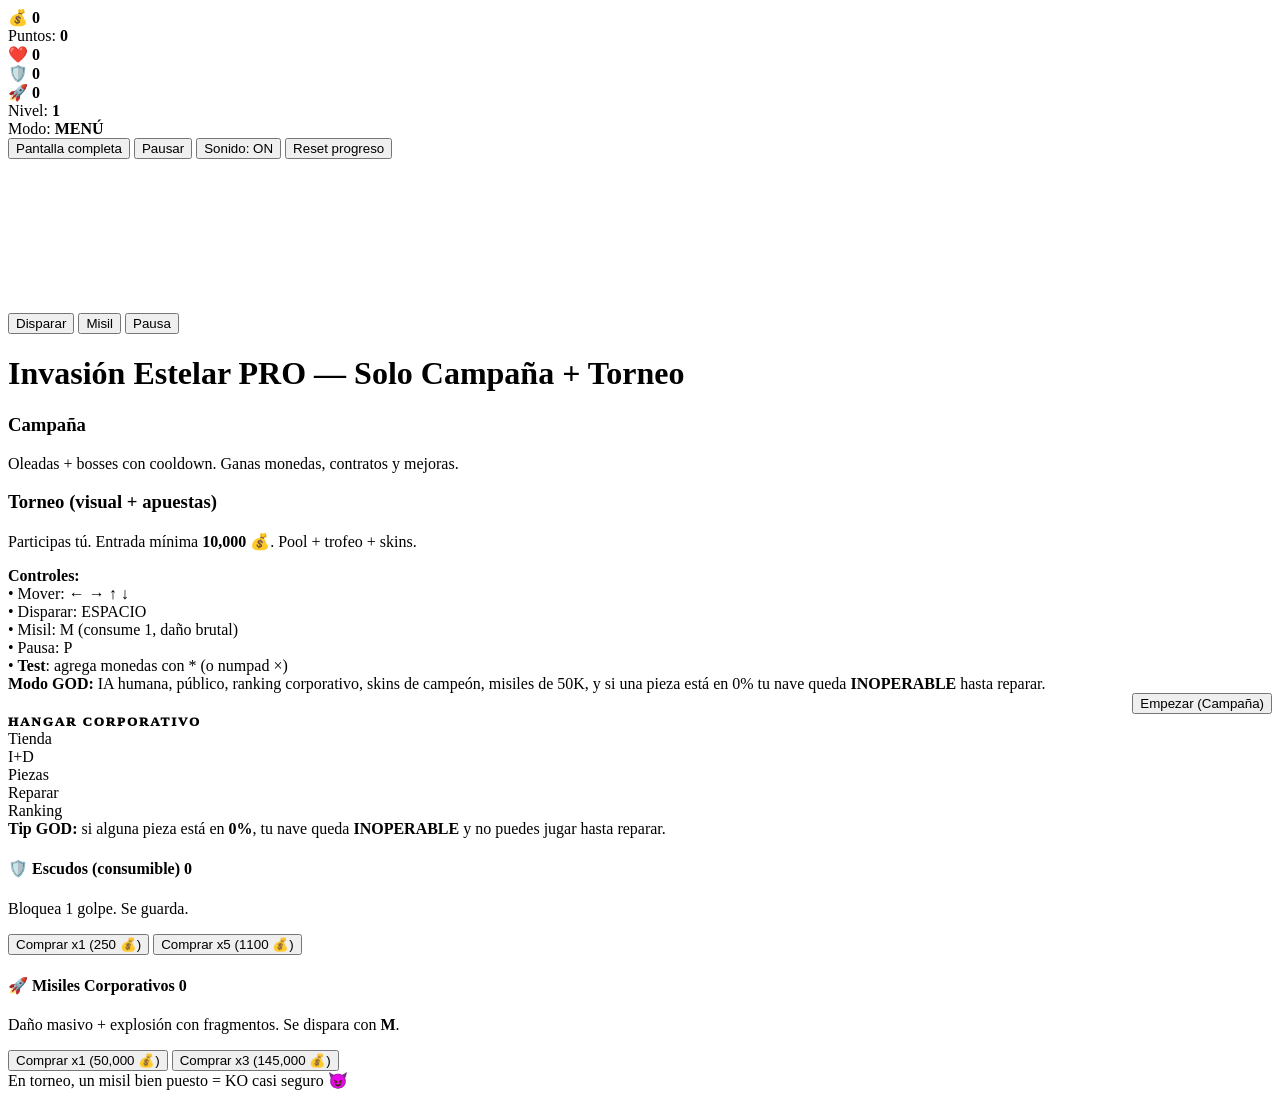
==== commit 379e9a28: "Refactor index.html for mobile optimization and HUD update Updated viewport settings and modified HU" ====
--- a/index.html
+++ b/index.html
@@ -2,206 +2,236 @@
 <html lang="es">
 <head>
   <meta charset="UTF-8" />
-  <!-- iPhone/Safari fix + notch -->
-  <meta name="viewport" content="width=device-width, initial-scale=1, viewport-fit=cover, user-scalable=no" />
+  <meta name="viewport" content="width=device-width, initial-scale=1.0, maximum-scale=1.0, user-scalable=no, viewport-fit=cover" />
+  <title>Invasión Estelar PRO — Campaña + Torneo</title>
+  <link rel="stylesheet" href="./styles.css" />
+
   <meta name="theme-color" content="#050508" />
-  <title>Invasión Estelar PRO — Mobile Fullscreen</title>
-  <link rel="stylesheet" href="styles.css" />
+  <meta name="apple-mobile-web-app-capable" content="yes" />
+  <meta name="apple-mobile-web-app-status-bar-style" content="black-translucent" />
 </head>
+
 <body>
-  <!-- HUD flotante -->
-  <header class="hud" id="hud">
-    <div class="hudRow">
-      <div class="pill"><span class="muted">💰</span> <b id="uiCoins">0</b></div>
-      <div class="pill"><span class="muted">PUNTOS:</span> <b id="uiScore">0</b></div>
-      <div class="pill"><span class="muted">❤️</span> <b id="uiHP">100</b></div>
-      <div class="pill"><span class="muted">🛡️</span> <b id="uiShield">0</b></div>
-      <div class="pill"><span class="muted">🚀</span> <b id="uiMissiles">0</b></div>
+  <div class="hud">
+    <div class="stats">
+      <div class="pill">💰 <b id="coins">0</b></div>
+      <div class="pill">Puntos: <b id="score">0</b></div>
+      <div class="pill">❤️ <b id="lives">0</b></div>
+      <div class="pill">🛡️ <b id="shields">0</b></div>
+      <div class="pill">🚀 <b id="missiles">0</b></div>
+      <div class="pill">Nivel: <b id="level">1</b></div>
+      <div class="pill">Modo: <b id="modeTxt">MENÚ</b></div>
     </div>
 
-    <div class="hudRow">
-      <div class="pill"><span class="muted">NIVEL:</span> <b id="uiLevel">1</b></div>
-      <div class="pill"><span class="muted">MODO:</span> <b id="uiMode">MENÚ</b></div>
-
-      <div class="hudBtns">
-        <button class="btn primary" id="btnFullscreen">Pantalla completa</button>
-        <button class="btn" id="btnPause">Pausar</button>
-        <button class="btn" id="btnSound">Sonido: ON</button>
-        <button class="btn gold" id="btnShopMobile">Tienda</button>
+    <div class="controls">
+      <button class="btn primary" id="btnFullscreen">Pantalla completa</button>
+      <button class="btn" id="btnPause">Pausar</button>
+      <button class="btn" id="btnSound">Sonido: ON</button>
+      <button class="btn danger" id="btnReset">Reset progreso</button>
+    </div>
+  </div>
+
+  <div class="main">
+    <div class="stage">
+      <canvas id="game"></canvas>
+      <div class="toast" id="toast"></div>
+      <div class="touch" id="touchControls" aria-hidden="true">
+        <div class="joy" id="joyBase">
+          <div class="joy-knob" id="joyKnob"></div>
+        </div>
+        <div class="touchBtns">
+          <button class="tbtn fire" id="btnFire">Disparar</button>
+          <button class="tbtn missile" id="btnMissile">Misil</button>
+          <button class="tbtn pause" id="btnPauseTouch">Pausa</button>
+        </div>
+      </div>
+
+      <div class="overlay" id="menu">
+        <div class="card">
+          <h1>Invasión Estelar PRO — Solo Campaña + Torneo</h1>
+
+          <div class="grid">
+            <div class="mode" data-mode="campaign">
+              <h3>Campaña</h3>
+              <p>Oleadas + bosses con cooldown. Ganas monedas, contratos y mejoras.</p>
+            </div>
+            <div class="mode" data-mode="tournament">
+              <h3>Torneo (visual + apuestas)</h3>
+              <p>Participas tú. Entrada mínima <b>10,000</b> 💰. Pool + trofeo + skins.</p>
+            </div>
+          </div>
+
+          <div class="small">
+            <b>Controles:</b><br>
+            • Mover: <span class="kbd">←</span> <span class="kbd">→</span> <span class="kbd">↑</span> <span class="kbd">↓</span><br>
+            • Disparar: <span class="kbd">ESPACIO</span><br>
+            • Misil: <span class="kbd">M</span> (consume 1, daño brutal)<br>
+            • Pausa: <span class="kbd">P</span><br>
+            • <b>Test</b>: agrega monedas con <span class="kbd">*</span> (o numpad ×)
+          </div>
+
+          <div class="small">
+            <b>Modo GOD:</b> IA humana, público, ranking corporativo, skins de campeón, misiles de 50K, y si una pieza está en 0% tu nave queda <b>INOPERABLE</b> hasta reparar.
+          </div>
+
+          <div style="display:flex; gap:10px; justify-content:flex-end; flex-wrap:wrap;">
+            <button class="btn primary" id="btnStartDefault">Empezar (Campaña)</button>
+          </div>
+        </div>
       </div>
     </div>
-  </header>
-
-  <!-- Juego -->
-  <main class="main">
-    <section class="stage" id="stage">
-      <canvas id="game"></canvas>
-
-      <!-- Overlay Menú -->
-      <div class="overlay" id="menu">
-        <div class="panel">
-          <h1>INVASIÓN ESTELAR PRO — SOLO</h1>
-          <p class="muted small">
-            Campaña + Torneo difícil. En móvil usa joystick y botones. En PC: WASD/Flechas, Espacio dispara, M misil, P pausa.
-          </p>
-
-          <div class="menuGrid">
-            <div class="card">
-              <h2>CAMPAÑA</h2>
-              <p class="muted">Oleadas + boss. Dificultad sube por nivel. Ganas monedas y mejoras.</p>
-              <button class="btn big primary" id="btnStartCampaign">Empezar campaña</button>
-            </div>
-
-            <div class="card">
-              <h2>TORNEO (DIFÍCIL)</h2>
-              <p class="muted">
-                Entrada mínima <b>10,000</b> 💰. Rivales por niveles. Premios:
-                <br>• Pierdes en cuartos: <b>0</b>
-                <br>• Pierdes en semifinal: premio menor
-                <br>• Pierdes en final: premio medio
-                <br>• Ganas: premio mayor
-              </p>
-              <button class="btn big danger" id="btnStartTournament">Entrar al torneo</button>
-            </div>
-
-            <div class="card">
-              <h2>CONTROLES</h2>
-              <ul class="muted small">
-                <li>Móvil: joystick mover + botón disparo + misil + pausa.</li>
-                <li>PC: WASD/Flechas, Espacio disparar, M misil, P pausa.</li>
-                <li>Test: tecla <b>*</b> agrega monedas.</li>
-              </ul>
-            </div>
-
-            <div class="card">
-              <h2>TIP</h2>
-              <p class="muted small">
-                Mejora <b>Laser</b> en I+D para disparos más rápidos y fuertes.
-                Compra escudo y misiles para sobrevivir en torneo.
-              </p>
-              <button class="btn big" id="btnOpenShopFromMenu">Abrir tienda</button>
-            </div>
-          </div>
-        </div>
-      </div>
-
-      <!-- Overlay Pausa -->
-      <div class="overlay hidden" id="pauseOverlay">
-        <div class="panel">
-          <h1>PAUSA</h1>
-          <p class="muted">Toca reanudar o presiona P.</p>
-          <div class="row">
-            <button class="btn big primary" id="btnResume">Reanudar</button>
-            <button class="btn big" id="btnBackMenu">Volver al menú</button>
-          </div>
-        </div>
-      </div>
-
-      <!-- Controles móvil -->
-      <div class="touchUI" id="touchUI">
-        <div class="joyWrap" id="joyWrap">
-          <div class="joyBase" id="joyBase">
-            <div class="joyStick" id="joyStick"></div>
-          </div>
-        </div>
-
-        <div class="touchBtns">
-          <button class="tbtn" id="btnShoot">DISPARAR</button>
-          <button class="tbtn gold" id="btnMissile">MISIL</button>
-          <button class="tbtn" id="btnPauseMobile">PAUSA</button>
-        </div>
-      </div>
-    </section>
-
-    <!-- Tienda (APARTADO) -->
-    <aside class="side" id="shopPanel" aria-hidden="true">
-      <header class="shopHeader">
-        <div class="shopTitle">TIENDA / I+D</div>
-        <div class="shopHeaderBtns">
-          <button class="btn" id="btnCloseShop">✕ Cerrar</button>
+
+    <aside class="side">
+      <header>
+        <div style="font-weight:1000;letter-spacing:.14em;text-transform:uppercase;font-size:.82rem;">Hangar corporativo</div>
+        <div class="tabs">
+          <div class="tab active" id="tabShop">Tienda</div>
+          <div class="tab" id="tabUpg">I+D</div>
+          <div class="tab" id="tabParts">Piezas</div>
+          <div class="tab" id="tabRepair">Reparar</div>
+          <div class="tab" id="tabRank">Ranking</div>
         </div>
       </header>
 
-      <div class="shopTabs">
-        <button class="tab active" data-tab="store">TIENDA</button>
-        <button class="tab" data-tab="rnd">I+D</button>
-      </div>
-
-      <div class="shopBody">
-        <!-- TIENDA -->
-        <div class="shopView" id="viewStore">
-          <div class="shopCard">
-            <h3>Escudo +25</h3>
-            <p class="muted small">Aumenta el escudo máximo y te ayuda en torneo.</p>
-            <div class="buyRow">
-              <span class="price">💰 2500</span>
-              <button class="btn primary" id="buyShield">Comprar</button>
-            </div>
-          </div>
-
-          <div class="shopCard">
-            <h3>Misil (1)</h3>
-            <p class="muted small">Daño brutal. Útil para bosses y rivales fuertes.</p>
-            <div class="buyRow">
-              <span class="price">💰 50000</span>
-              <button class="btn danger" id="buyMissile">Comprar</button>
-            </div>
-          </div>
-
-          <div class="shopCard">
-            <h3>Reparación (Curar 30)</h3>
-            <p class="muted small">Recupera vida en combate. No excede 100.</p>
-            <div class="buyRow">
-              <span class="price">💰 1800</span>
-              <button class="btn" id="buyRepair">Comprar</button>
-            </div>
-          </div>
-
-          <div class="shopCard">
-            <h3>Mejora Motor (Velocidad)</h3>
-            <p class="muted small">Más movilidad para esquivar.</p>
-            <div class="buyRow">
-              <span class="price">💰 2200</span>
-              <button class="btn" id="buySpeed">Comprar</button>
-            </div>
-          </div>
-        </div>
-
-        <!-- I+D -->
-        <div class="shopView hidden" id="viewRnd">
-          <div class="shopCard">
-            <h3>🔦 Tecnología Laser (Nivel <span id="uiLaserLv">0</span>)</h3>
-            <p class="muted small">
-              Subir Laser aumenta: velocidad de disparo + daño + precisión (se siente más real y fuerte).
+      <div class="content">
+        <div id="viewShop">
+          <div class="small">
+            <b>Tip GOD:</b> si alguna pieza está en <b>0%</b>, tu nave queda <b>INOPERABLE</b> y no puedes jugar hasta reparar.
+          </div>
+
+          <div class="shop-grid" id="shopShips"></div>
+
+          <div class="item">
+            <h4>🛡️ Escudos (consumible) <span class="badge" id="shieldCountBadge">0</span></h4>
+            <p>Bloquea 1 golpe. Se guarda.</p>
+            <div class="row">
+              <button class="buy2" id="buyShield1">Comprar x1 (250 💰)</button>
+              <button class="buy2" id="buyShield5">Comprar x5 (1100 💰)</button>
+            </div>
+          </div>
+
+          <div class="item">
+            <h4>🚀 Misiles Corporativos <span class="badge" id="missileCountBadge">0</span></h4>
+            <p>Daño masivo + explosión con fragmentos. Se dispara con <b>M</b>.</p>
+            <div class="row">
+              <button class="buy2" id="buyMissile1">Comprar x1 (50,000 💰)</button>
+              <button class="buy2" id="buyMissile3">Comprar x3 (145,000 💰)</button>
+            </div>
+            <div class="tiny">En torneo, un misil bien puesto = KO casi seguro 😈</div>
+          </div>
+        </div>
+
+        <div id="viewUpg" style="display:none">
+          <div class="small"><b>I+D permanente</b> (guardado): afecta a todas las naves.</div>
+
+          <div class="item">
+            <h4>⚡ Cadencia <span class="badge" id="uRate">Lv 0</span></h4>
+            <p>Disparas más rápido (reduce cooldown base).</p>
+            <div class="row"><button class="buy2" id="uRateBtn">Comprar</button></div>
+          </div>
+
+          <div class="item">
+            <h4>💥 Daño <span class="badge" id="uDmg">Lv 0</span></h4>
+            <p>Las balas pegan más (daño base).</p>
+            <div class="row"><button class="buy2" id="uDmgBtn">Comprar</button></div>
+          </div>
+
+          <div class="item">
+            <h4>🧲 Imán <span class="badge" id="uMag">Lv 0</span></h4>
+            <p>Atrae monedas cercanas.</p>
+            <div class="row"><button class="buy2" id="uMagBtn">Comprar</button></div>
+          </div>
+
+          <div class="item">
+            <h4>🛡️ Bloqueo inteligente <span class="badge" id="uBlock">Lv 0</span></h4>
+            <p>Chance de bloquear sin gastar escudo (tiene cooldown).</p>
+            <div class="row"><button class="buy2" id="uBlockBtn">Comprar</button></div>
+          </div>
+
+          <div class="item">
+            <h4>🔦 Tecnología Laser <span class="badge" id="uLaser">Lv 0</span></h4>
+            <p>Convierte tus disparos en “laser-bolts”: más rápidos, más daño y rastro luminoso (se nota brutal).</p>
+            <div class="row"><button class="buy2" id="uLaserBtn">Comprar</button></div>
+          </div>
+        </div>
+
+        <div id="viewParts" style="display:none">
+          <div class="small">
+            <b>Piezas y custom:</b> compra y equipa por categoría. Si se rompen, se nota.
+          </div>
+
+          <div class="item">
+            <h4>🎨 Color / Skin <span class="badge" id="paintBadge">—</span></h4>
+            <p>Cosmético, pero se ve brutal 😎. Si ganas torneos desbloqueas skins.</p>
+            <div class="row">
+              <input id="paintColor" type="color" />
+              <button class="buy2" id="savePaint">Guardar</button>
+            </div>
+            <div class="tiny" id="skinsTxt">Skins: —</div>
+          </div>
+
+          <div class="item">
+            <h4>⚙️ Catálogo de piezas <span class="badge" id="partsModeBadge">Motor</span></h4>
+            <div class="row">
+              <button id="partsMotor">Motor</button>
+              <button id="partsWeapon">Arma</button>
+              <button id="partsHull">Casco</button>
+              <button id="partsShield">Escudo</button>
+            </div>
+            <div class="tiny">Compra piezas y luego “Equipar”. Cada nave tiene su loadout.</div>
+          </div>
+
+          <div class="shop-grid" id="shopParts"></div>
+
+          <div class="item">
+            <h4>📃 Contratos (campaña) <span class="badge" id="contractsBadge">0/3</span></h4>
+            <p id="contractsTxt" class="tiny">—</p>
+          </div>
+        </div>
+
+        <div id="viewRepair" style="display:none">
+          <div class="small">
+            <b>Reparaciones GOD:</b> ahora son más caras. Si algo llega a 0% tu nave queda <b>INOPERABLE</b>.
+          </div>
+
+          <div class="item">
+            <h4>Estado de piezas <span class="badge" id="durBadge">—</span></h4>
+            <div class="tiny" id="durTxt">—</div>
+            <div class="hr"></div>
+            <div class="row">
+              <button class="buy2" id="repair25">Reparar 25%</button>
+              <button class="buy2" id="repair100">Reparar 100%</button>
+            </div>
+            <div class="tiny" id="repairCostTxt">Costo: —</div>
+          </div>
+
+          <div class="item">
+            <h4>⚠️ Penalizaciones (si roto)</h4>
+            <p class="tiny">
+              • Motor roto: -35% velocidad<br>
+              • Arma rota: +60% cooldown y -30% daño<br>
+              • Escudo roto: baja el bloqueo y consume escudos “peor”<br>
+              • Casco roto: recibes +1 daño al chocar y golpes pegan más duro
             </p>
-            <div class="buyRow">
-              <span class="price">💰 <span id="uiLaserCost">3000</span></span>
-              <button class="btn primary" id="buyLaser">Subir nivel</button>
-            </div>
-          </div>
-
-          <div class="shopCard">
-            <h3>Mejora Cadencia</h3>
-            <p class="muted small">Disparas más rápido (límite para no romper el juego).</p>
-            <div class="buyRow">
-              <span class="price">💰 2600</span>
-              <button class="btn" id="buyFireRate">Comprar</button>
-            </div>
-          </div>
-
-          <div class="shopCard">
-            <h3>Mejora Daño Base</h3>
-            <p class="muted small">Más daño por disparo (campaña y torneo).</p>
-            <div class="buyRow">
-              <span class="price">💰 3200</span>
-              <button class="btn" id="buyDamage">Comprar</button>
-            </div>
-          </div>
-        </div>
+          </div>
+        </div>
+
+        <div id="viewRank" style="display:none">
+          <div class="small"><b>Ranking corporativo (local)</b>: campeones y ganancias del torneo.</div>
+          <div class="item">
+            <h4>🏆 Top campeones <span class="badge" id="rankBadge">—</span></h4>
+            <div class="tiny" id="rankTxt">—</div>
+          </div>
+          <div class="item">
+            <h4>🎖️ Logros</h4>
+            <div class="tiny" id="achTxt">—</div>
+          </div>
+        </div>
+
       </div>
     </aside>
-  </main>
-
-  <script src="game.js"></script>
+  </div>
+
+  <script src="./game.js"></script>
 </body>
 </html>
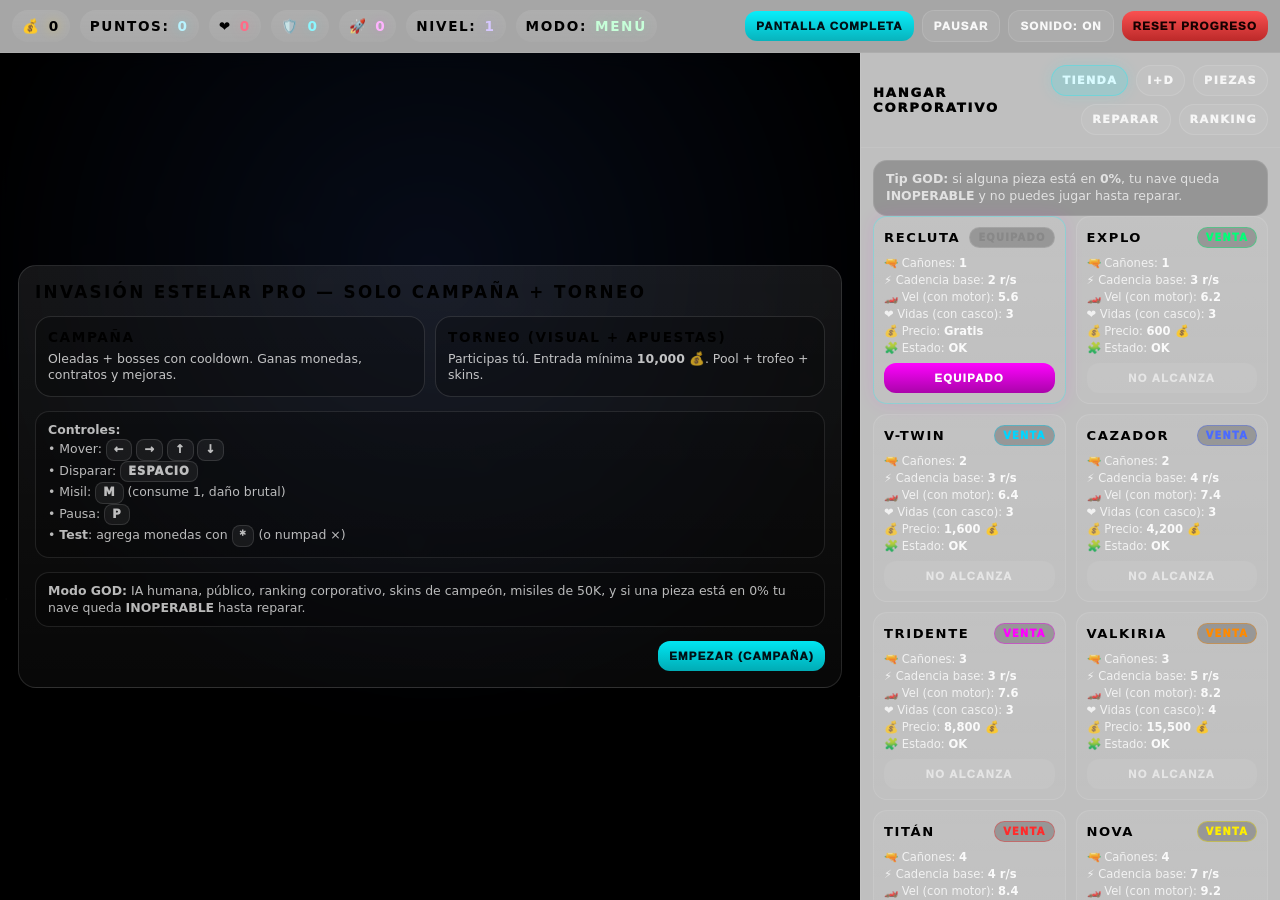
==== commit 5ba693cb: "Update stylesheet and script references in index.html" ====
--- a/index.html
+++ b/index.html
@@ -4,7 +4,7 @@
   <meta charset="UTF-8" />
   <meta name="viewport" content="width=device-width, initial-scale=1.0, maximum-scale=1.0, user-scalable=no, viewport-fit=cover" />
   <title>Invasión Estelar PRO — Campaña + Torneo</title>
-  <link rel="stylesheet" href="./styles.css" />
+  <link rel="stylesheet" href="./styles_updated.css" />
 
   <meta name="theme-color" content="#050508" />
   <meta name="apple-mobile-web-app-capable" content="yes" />
@@ -232,6 +232,6 @@
     </aside>
   </div>
 
-  <script src="./game.js"></script>
+  <script src="./game_updated.js"></script>
 </body>
 </html>
--- a/styles_updated.css
+++ b/styles_updated.css
@@ -0,0 +1,254 @@
+
+*{box-sizing:border-box}
+body{
+  margin:0; height:100vh; overflow:hidden;
+  background: radial-gradient(1200px 700px at 50% 30%, #0a0b18 0%, var(--bg) 60%, #020208 100%);
+  color:var(--text);
+  font-family: system-ui, -apple-system, Segoe UI, Roboto, Arial, sans-serif;
+  display:flex; flex-direction:column;
+}
+.hud{
+  display:flex; flex-wrap:wrap; gap:10px; justify-content:space-between; align-items:center;
+  padding:10px 12px; background: rgba(0,0,0,.35);
+  border-bottom:1px solid rgba(255,255,255,.08); backdrop-filter: blur(8px);
+}
+.stats{ display:flex; flex-wrap:wrap; gap:10px; align-items:center; font-weight:900; letter-spacing:.12em; text-transform:uppercase; font-size:.85rem; }
+.pill{
+  display:flex; align-items:center; gap:8px; padding:8px 10px;
+  background: linear-gradient(180deg, rgba(255,255,255,.09), rgba(255,255,255,.04));
+  border:1px solid var(--stroke); border-radius:999px; box-shadow: var(--shadow);
+}
+#coins{ color:var(--gold); text-shadow: 0 0 12px rgba(255,215,0,.45); }
+#score{ color:#b8f3ff; text-shadow: 0 0 12px rgba(0,242,255,.25); }
+#lives{ color:#ff6b87; text-shadow: 0 0 12px rgba(255,100,130,.25); }
+#level{ color:#d6c8ff; text-shadow: 0 0 12px rgba(160,120,255,.25); }
+#modeTxt{ color:#c7ffd9; text-shadow: 0 0 12px rgba(80,255,160,.18); }
+#shields{ color:#8bf7ff; text-shadow: 0 0 12px rgba(0,242,255,.2); }
+#missiles{ color:#ffb3ff; text-shadow: 0 0 12px rgba(255,0,255,.18); }
+
+.controls{ display:flex; gap:8px; flex-wrap:wrap; align-items:center; }
+.btn{
+  cursor:pointer; border:none; outline:none; padding:9px 11px; border-radius:12px;
+  font-weight:1000; letter-spacing:.10em; text-transform:uppercase; font-size:.72rem;
+  box-shadow: var(--shadow); transition:.15s transform,.15s opacity,.15s filter;
+  user-select:none; color:rgba(255,255,255,.92);
+  background: rgba(255,255,255,.06); border:1px solid rgba(255,255,255,.12);
+}
+.btn:active{ transform: scale(.98); }
+.btn.primary{ background: linear-gradient(180deg, rgba(0,242,255,.95), rgba(0,180,190,.95)); color:#001015; border:none; }
+.btn.danger{ background: linear-gradient(180deg, rgba(255,77,77,.95), rgba(190,35,35,.95)); color:#160000; border:none; }
+.btn.gold{ background: linear-gradient(180deg, rgba(255,215,0,.98), rgba(220,180,0,.98)); color:#150f00; border:none; }
+
+.main{ flex:1; display:grid; grid-template-columns: 1fr 420px; min-height:0; }
+@media (max-width: 1020px){ .main{ grid-template-columns: 1fr; } .side{ display:none; } }
+
+.stage{ position:relative; min-height:0; }
+canvas{
+  display:block; width:100%; height:100%;
+  background:
+    radial-gradient(circle at 50% 25%, rgba(0, 20, 70, 0.9) 0%, rgba(0, 0, 0, 1) 62%),
+    radial-gradient(circle at 20% 85%, rgba(60, 0, 80, 0.35) 0%, rgba(0,0,0,0) 55%);
+  cursor: crosshair;
+}
+
+.overlay{ position:absolute; inset:0; display:flex; align-items:center; justify-content:center; padding:18px;
+  background: rgba(0,0,0,.72); backdrop-filter: blur(8px); }
+.card{
+  width:min(860px, 96vw); border-radius: 18px;
+  background: linear-gradient(180deg, rgba(255,255,255,.08), rgba(255,255,255,.03));
+  border:1px solid rgba(255,255,255,.12); box-shadow: var(--shadow); padding:16px; display:grid; gap:14px;
+}
+.card h1{ margin:0; letter-spacing:.14em; text-transform:uppercase; font-size:1.05rem; }
+.grid{ display:grid; grid-template-columns: repeat(2, 1fr); gap:10px; }
+.mode{
+  padding:12px; border-radius: 16px; border:1px solid rgba(255,255,255,.12);
+  background: rgba(0,0,0,.25); cursor:pointer; transition:.15s transform,.15s border-color; user-select:none;
+}
+.mode:hover{ transform: translateY(-1px); border-color: rgba(0,242,255,.28); }
+.mode h3{ margin:0 0 6px 0; font-size:.85rem; letter-spacing:.12em; text-transform:uppercase; }
+.mode p{ margin:0; color:rgba(255,255,255,.75); font-size:.78rem; line-height:1.35; }
+.small{
+  color:rgba(255,255,255,.72); font-size:.78rem; line-height:1.35;
+  border:1px solid rgba(255,255,255,.10); border-radius:14px; padding:10px 12px; background: rgba(0,0,0,.22);
+}
+.kbd{
+  display:inline-block; padding:2px 7px; border-radius:8px; border:1px solid rgba(255,255,255,.12);
+  background: rgba(255,255,255,.06); font-weight:1000; letter-spacing:.08em; font-size:.72rem;
+}
+
+.side{ border-left:1px solid rgba(255,255,255,.08); background: rgba(0,0,0,.25); min-height:0; display:flex; flex-direction:column; }
+.side header{ padding:12px; border-bottom:1px solid rgba(255,255,255,.08); display:flex; align-items:center; justify-content:space-between; gap:10px; }
+.tabs{ display:flex; gap:8px; flex-wrap:wrap; justify-content:flex-end; }
+.tab{
+  padding:8px 10px; border-radius:999px; font-weight:1000; font-size:.70rem; letter-spacing:.12em; text-transform:uppercase;
+  cursor:pointer; border:1px solid rgba(255,255,255,.12); background: rgba(255,255,255,.05); color:rgba(255,255,255,.85);
+  user-select:none;
+}
+.tab.active{ background: rgba(0,242,255,.16); border-color: rgba(0,242,255,.28); color:#d9fbff; box-shadow: 0 0 16px rgba(0,242,255,.12); }
+.side .content{ padding:12px; overflow:auto; display:grid; gap:12px; }
+
+.shop-grid{ display:grid; grid-template-columns: repeat(2, 1fr); gap:10px; }
+.card2{
+  background: linear-gradient(180deg, rgba(255,255,255,.06), rgba(255,255,255,.03));
+  border:1px solid rgba(255,255,255,.10); border-radius: 14px; padding:10px; display:grid; gap:8px;
+}
+.card2.selected{ border-color: rgba(255,0,255,.40); box-shadow: 0 0 18px rgba(255,0,255,.10); }
+.card2.owned{ border-color: rgba(0,242,255,.26); }
+.head2{ display:flex; justify-content:space-between; align-items:center; gap:8px; }
+.head2 h4{ margin:0; font-size:.82rem; letter-spacing:.12em; text-transform:uppercase; }
+.badge{
+  font-size:.62rem; font-weight:1000; letter-spacing:.12em; text-transform:uppercase;
+  padding:4px 8px; border-radius:999px; border:1px solid rgba(255,255,255,.12);
+  background: rgba(0,0,0,.22); color: rgba(255,255,255,.85); white-space:nowrap;
+}
+.meta{ display:grid; gap:3px; font-size:.72rem; color:rgba(255,255,255,.78); }
+.meta b{ color:rgba(255,255,255,.92); }
+.card2 button{
+  width:100%; cursor:pointer; border:none; border-radius:12px; padding:9px 10px;
+  font-weight:1000; letter-spacing:.12em; text-transform:uppercase; font-size:.70rem;
+}
+.buy{ background: linear-gradient(180deg, rgba(255,215,0,.98), rgba(220,180,0,.98)); color:#150f00; }
+.use{ background: linear-gradient(180deg, rgba(0,242,255,.98), rgba(0,180,190,.98)); color:#001015; }
+.eq{ background: linear-gradient(180deg, rgba(255,0,255,.98), rgba(170,0,170,.98)); color:#fff; cursor:not-allowed; }
+.disabled{ background: rgba(255,255,255,.06); border:1px solid rgba(255,255,255,.10); color: rgba(255,255,255,.55); cursor:not-allowed; }
+
+.item{ padding:10px; border-radius:14px; border:1px solid rgba(255,255,255,.10); background: rgba(0,0,0,.20); display:grid; gap:8px; }
+.item h4{ margin:0; font-size:.82rem; letter-spacing:.12em; text-transform:uppercase; display:flex; justify-content:space-between; align-items:center; gap:8px; }
+.item p{ margin:0; color:rgba(255,255,255,.74); font-size:.74rem; line-height:1.35; }
+.row{ display:flex; gap:8px; flex-wrap:wrap; }
+.row button, .row input{
+  flex:1; min-width:120px;
+  border:none; border-radius:12px; padding:10px; font-weight:1000; letter-spacing:.12em; text-transform:uppercase; font-size:.70rem;
+  cursor:pointer; background: rgba(255,255,255,.06); border:1px solid rgba(255,255,255,.12); color:rgba(255,255,255,.92);
+}
+.row button.buy2{ background: linear-gradient(180deg, rgba(255,215,0,.98), rgba(220,180,0,.98)); color:#150f00; border:none; }
+.row button:disabled{ opacity:.55; cursor:not-allowed; }
+.toast{
+  position:absolute; left:12px; bottom:12px;
+  padding:10px 12px; border-radius:14px;
+  background: rgba(0,0,0,.55); border:1px solid rgba(255,255,255,.12);
+  backdrop-filter: blur(8px);
+  font-weight:900; letter-spacing:.08em; text-transform:uppercase; font-size:.72rem;
+  max-width:min(520px, calc(100vw - 24px));
+  display:none;
+  white-space:pre-line;
+}
+.tiny{ font-size:.70rem; color:rgba(255,255,255,.72); line-height:1.3; }
+.hr{ height:1px; background:rgba(255,255,255,.10); margin:6px 0; }
+
+/* ===== Mobile layout + Touch controls ===== */
+.touch{
+  position:absolute;
+  inset:0;
+  pointer-events:none;
+  display:none;
+}
+.touch .joy{
+  position:absolute;
+  left:14px;
+  bottom:14px;
+  width:132px;
+  height:132px;
+  border-radius:999px;
+  border:1px solid rgba(255,255,255,.18);
+  background: rgba(0,0,0,.35);
+  backdrop-filter: blur(8px);
+  pointer-events:auto;
+  touch-action:none;
+}
+.touch .joy-knob{
+  position:absolute;
+  left:50%;
+  top:50%;
+  width:62px;
+  height:62px;
+  transform: translate(-50%,-50%);
+  border-radius:999px;
+  border:1px solid rgba(255,255,255,.20);
+  background: rgba(255,255,255,.10);
+  box-shadow: var(--shadow);
+}
+.touch .touchBtns{
+  position:absolute;
+  right:14px;
+  bottom:14px;
+  display:flex;
+  flex-direction:column;
+  gap:10px;
+  pointer-events:auto;
+}
+.tbtn{
+  border:none;
+  border-radius:16px;
+  padding:14px 16px;
+  font-weight:1000;
+  letter-spacing:.10em;
+  text-transform:uppercase;
+  font-size:.78rem;
+  box-shadow: var(--shadow);
+  border:1px solid rgba(255,255,255,.14);
+  background: rgba(255,255,255,.06);
+  color:rgba(255,255,255,.92);
+  touch-action:none;
+}
+.tbtn.fire{ background: linear-gradient(180deg, rgba(0,242,255,.95), rgba(0,180,190,.95)); color:#001015; border:none; }
+.tbtn.missile{ background: linear-gradient(180deg, rgba(255,0,255,.95), rgba(170,0,170,.95)); color:#fff; border:none; }
+.tbtn.pause{ background: rgba(255,255,255,.08); }
+
+@media (max-width: 980px){
+  body{ height:100dvh; }
+  .main{ display:flex; flex-direction:column; min-height:0; }
+  .stage{ flex: 1 1 auto; min-height: 52dvh; }
+  .side{ border-left:none; border-top:1px solid rgba(255,255,255,.08); width:100%; max-height: 44dvh; }
+  .grid{ grid-template-columns: 1fr; }
+  .shop-grid{ grid-template-columns: 1fr; }
+}
+
+@media (pointer: coarse){
+  .touch{ display:block; }
+}
+
+/* ===== Mobile / iPhone friendly ===== */
+:root{
+  --safe-top: env(safe-area-inset-top);
+  --safe-right: env(safe-area-inset-right);
+  --safe-bottom: env(safe-area-inset-bottom);
+  --safe-left: env(safe-area-inset-left);
+}
+html, body{ height:100%; }
+body{
+  overscroll-behavior: none;
+  -webkit-text-size-adjust: 100%;
+  touch-action: none; /* evita scroll/zoom accidental en mobile */
+}
+.hud{
+  padding-top: calc(10px + var(--safe-top));
+  padding-left: calc(12px + var(--safe-left));
+  padding-right: calc(12px + var(--safe-right));
+}
+.toast{
+  left: calc(12px + var(--safe-left));
+  bottom: calc(12px + var(--safe-bottom));
+}
+
+/* Controles táctiles: se muestran solo en teléfonos/tablets */
+@media (pointer: coarse), (max-width: 900px){
+  .touch{ display:block !important; }
+  canvas{ cursor:none; }
+
+  /* en móviles ocultamos el panel lateral para que sea full juego */
+  .main{ grid-template-columns: 1fr !important; }
+  .side{ display:none !important; }
+
+  .stats{ font-size:.75rem; }
+  .pill{ padding:6px 8px; }
+
+  .touch .joy{
+    left: calc(14px + var(--safe-left));
+    bottom: calc(14px + var(--safe-bottom));
+  }
+  .touch .touchBtns{
+    right: calc(14px + var(--safe-right));
+    bottom: calc(14px + var(--safe-bottom));
+  }
+}
